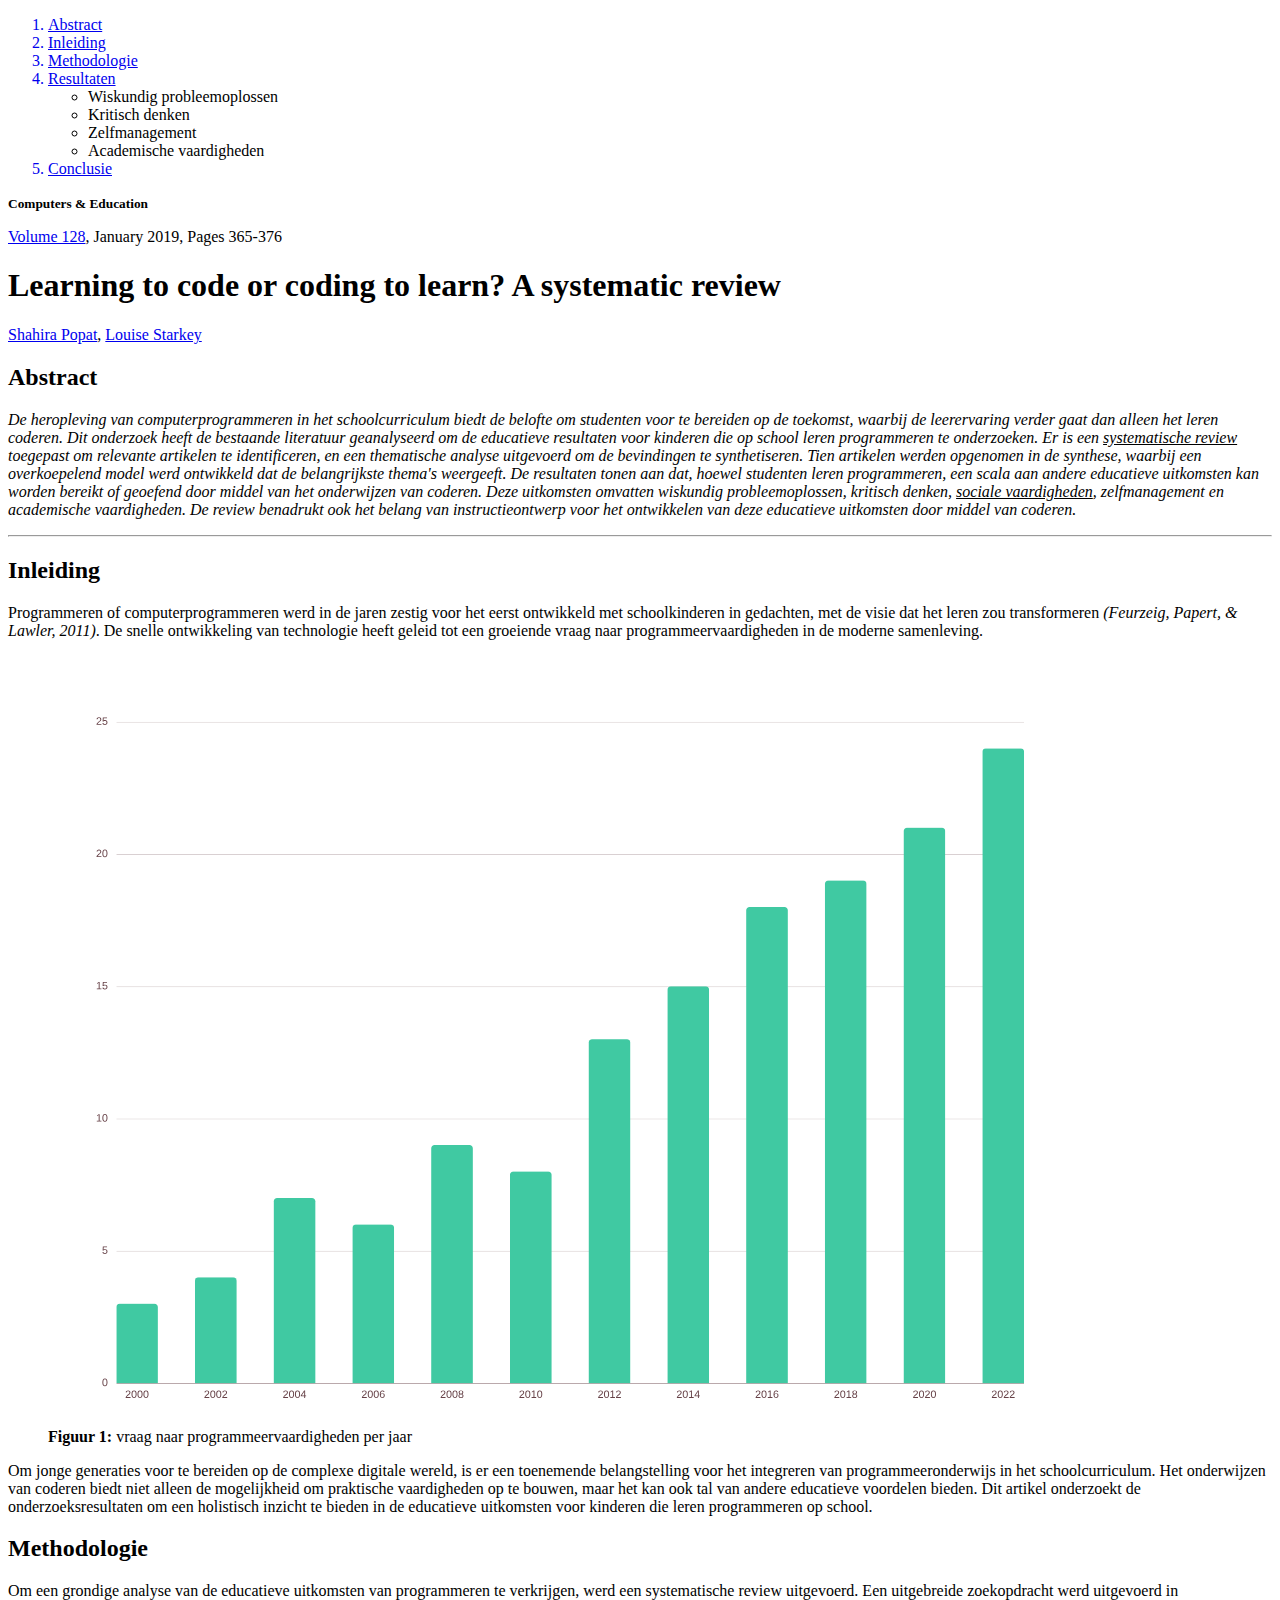
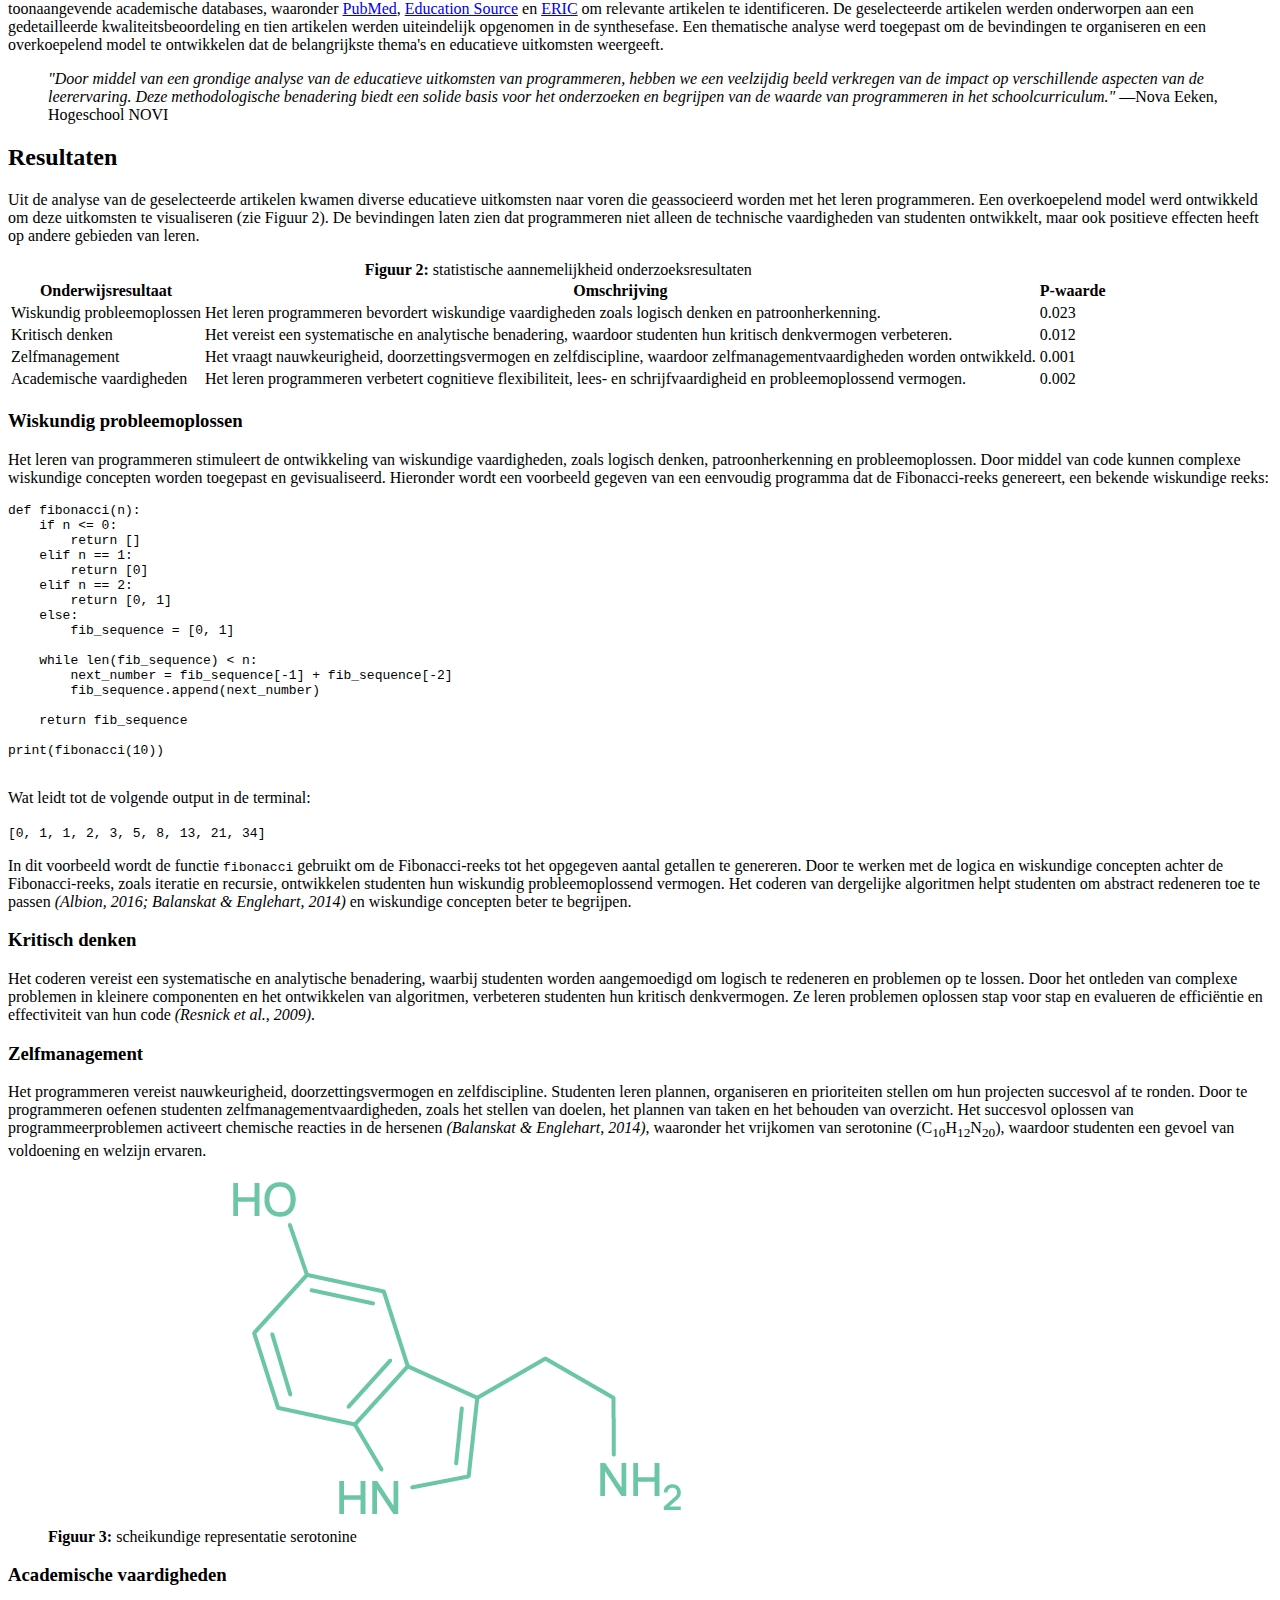
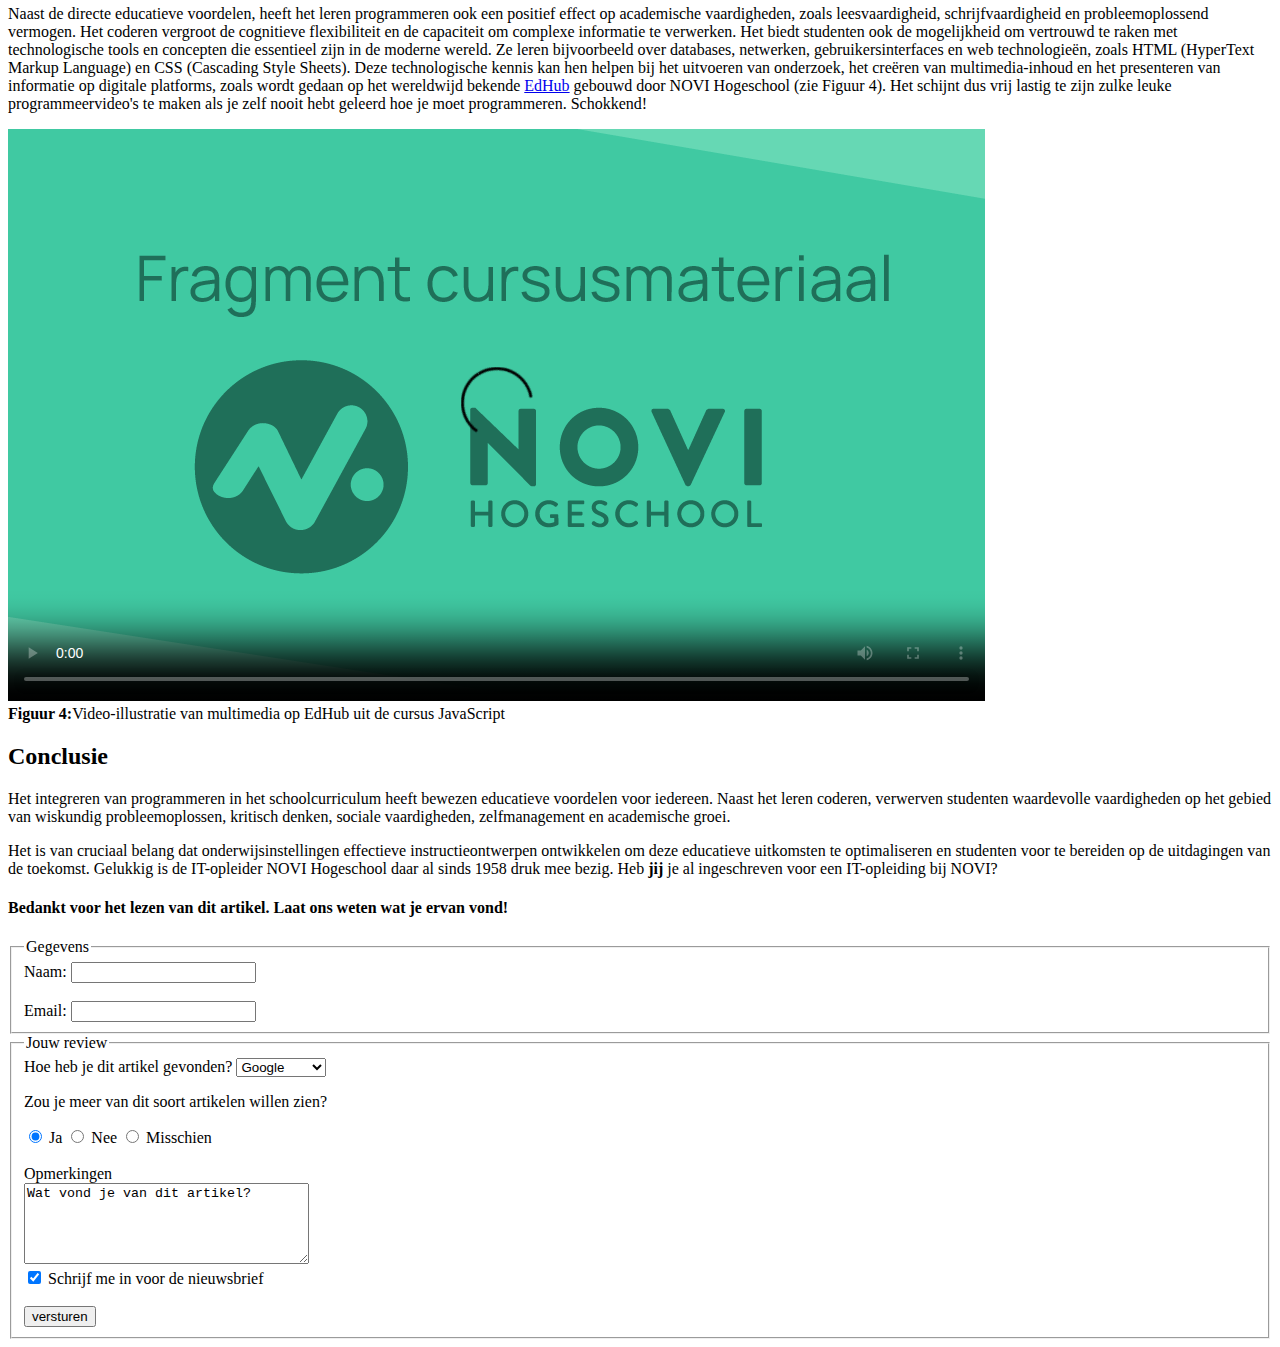
==== index.html @ 432e4b86 "Add files via upload" ====
<!DOCTYPE html>
<html lang="en">
<head>
    <meta charset="UTF-8">
    <title>Scientific Research Article</title>
</head>
<body>
    <main>
    <ol>
        <a href="#abstract"><li>Abstract</li></a>
        <a href="#inleiding"><li>Inleiding</li></a>
        <a href="#methodologie"><li>Methodologie</li></a>
        <a href="#resultaten"><li>Resultaten</li></a>
        <ul>
            <li>Wiskundig probleemoplossen</li>
            <li>Kritisch denken</li>
            <li>Zelfmanagement</li>
            <li>Academische vaardigheden</li>
        </ul>
        <a href="#conclusie"><li>Conclusie</li></a>
    </ol>
    <p>
        <b><small>Computers & Education</small></b>
    </p>
    <p>
    <a href="https://www.sciencedirect.com/journal/computers-and-education/vol/128/suppl/C" target="_blank">Volume 128</a>, January 2019, Pages 365-376
    </p>
    <h1>Learning to code or coding to learn? A systematic review</h1>
    <p>
        <a href="https://www.scopus.com/authid/detail.uri?authorId=57204187244" target="_blank">Shahira Popat</a>, <a href="https://www.scopus.com/authid/detail.uri?authorId=25121914800" target="_blank">Louise Starkey</a>
    </p>
    <h2 id="abstract">Abstract</h2>
    <p>
        <em>De heropleving van computerprogrammeren in het schoolcurriculum biedt de belofte om studenten voor te bereiden op de toekomst, waarbij de leerervaring verder gaat dan alleen het leren coderen. Dit onderzoek heeft de bestaande literatuur geanalyseerd om de educatieve resultaten voor kinderen die op school leren programmeren te onderzoeken. Er is een <u>systematische review</u> toegepast om relevante artikelen te identificeren, en een thematische analyse uitgevoerd om de bevindingen te synthetiseren. Tien artikelen werden opgenomen in de synthese, waarbij een overkoepelend model werd ontwikkeld dat de belangrijkste thema's weergeeft. De resultaten tonen aan dat, hoewel studenten leren programmeren, een scala aan andere educatieve uitkomsten kan worden bereikt of geoefend door middel van het onderwijzen van coderen. Deze uitkomsten omvatten wiskundig probleemoplossen, kritisch denken, <u>sociale vaardigheden</u>, zelfmanagement en academische vaardigheden. De review benadrukt ook het belang van instructieontwerp voor het ontwikkelen van deze educatieve uitkomsten door middel van coderen.</em>
    </p>
    <hr>
    <h2 id="inleiding">Inleiding</h2>
    <p>
        Programmeren of computerprogrammeren werd in de jaren zestig voor het eerst ontwikkeld met schoolkinderen in gedachten, met de visie dat het leren zou transformeren <em>(Feurzeig, Papert, & Lawler, 2011)</em>. De snelle ontwikkeling van technologie heeft geleid tot een groeiende vraag naar programmeervaardigheden in de moderne samenleving.
    </p>
    <figure>
        <img src="assets/skils_chart.svg" alt="figuur 1: vraag naar programmervaardigheden per jaar">
        <figcaption><b>Figuur 1: </b>vraag naar programmeervaardigheden per jaar</figcaption>
    </figure>
    <p>Om jonge generaties voor te bereiden op de complexe digitale wereld, is er een toenemende belangstelling voor het integreren van programmeeronderwijs in het schoolcurriculum. Het onderwijzen van coderen biedt niet alleen de mogelijkheid om praktische vaardigheden op te bouwen, maar het kan ook tal van andere educatieve voordelen bieden. Dit artikel onderzoekt de onderzoeksresultaten om een holistisch inzicht te bieden in de educatieve uitkomsten voor kinderen die leren programmeren op school.</p>
    <h2 id="methodologie">Methodologie</h2>
    <p>Om een grondige analyse van de educatieve uitkomsten van programmeren te verkrijgen, werd een systematische review uitgevoerd. Een uitgebreide zoekopdracht werd uitgevoerd in toonaangevende academische databases, waaronder <a href="https://pubmed.ncbi.nlm.nih.gov/" target="_blank">PubMed</a>, <a href="https://www.ebsco.com/products/research-databases/education-source" target="_blank">Education Source</a> en <a href="https://eric.ed.gov/" target="_blank">ERIC</a> om relevante artikelen te identificeren. De geselecteerde artikelen werden onderworpen aan een gedetailleerde kwaliteitsbeoordeling en tien artikelen werden uiteindelijk opgenomen in de synthesefase. Een thematische analyse werd toegepast om de bevindingen te organiseren en een overkoepelend model te ontwikkelen dat de belangrijkste thema's en educatieve uitkomsten weergeeft.</p>
    <blockquote>
        <p><em>"Door middel van een grondige analyse van de educatieve uitkomsten van programmeren, hebben we een veelzijdig beeld verkregen van de impact op verschillende aspecten van de leerervaring. Deze methodologische benadering biedt een solide basis voor het onderzoeken en begrijpen van de waarde van programmeren in het schoolcurriculum."</em> —Nova Eeken, Hogeschool NOVI</p>
    </blockquote>
    <h2 id="resultaten">Resultaten</h2>
    <p>Uit de analyse van de geselecteerde artikelen kwamen diverse educatieve uitkomsten naar voren die geassocieerd worden met het leren programmeren. Een overkoepelend model werd ontwikkeld om deze uitkomsten te visualiseren (zie Figuur 2). De bevindingen laten zien dat programmeren niet alleen de technische vaardigheden van studenten ontwikkelt, maar ook positieve effecten heeft op andere gebieden van leren.</p>
    <table>
        <caption><strong>Figuur 2:</strong> statistische aannemelijkheid onderzoeksresultaten</caption>
        <thead>
            <tr>
                <th scope="col" Onderwijsresultaat>Onderwijsresultaat</th>
                <th scope="col"Omschrijving>Omschrijving</th>
                <th scope="col"P-waarde>P-waarde</th>
            </tr>
        </thead>
        <tbody>
            <td>Wiskundig probleemoplossen</td>
            <td>Het leren programmeren bevordert wiskundige vaardigheden zoals logisch denken en patroonherkenning.</td>
            <td>0.023</td>
        </tbody>
        <tbody>
            <td>Kritisch denken</td>
            <td>Het vereist een systematische en analytische benadering, waardoor studenten hun kritisch denkvermogen verbeteren.</td>
            <td>0.012</td>
        </tbody>
        <tbody>
            <td>Zelfmanagement</td>
            <td>Het vraagt nauwkeurigheid, doorzettingsvermogen en zelfdiscipline, waardoor zelfmanagementvaardigheden worden ontwikkeld.</td>
            <td>0.001</td>
        </tbody>
        <tbody>
            <td>Academische vaardigheden</td>
            <td>Het leren programmeren verbetert cognitieve flexibiliteit, lees- en schrijfvaardigheid en probleemoplossend vermogen.</td>
            <td>0.002</td>
        </tbody>
    </table>
    <h3>Wiskundig probleemoplossen</h3>
    <p>Het leren van programmeren stimuleert de ontwikkeling van wiskundige vaardigheden, zoals logisch denken, patroonherkenning en probleemoplossen. Door middel van code kunnen complexe wiskundige concepten worden toegepast en gevisualiseerd. Hieronder wordt een voorbeeld gegeven van een eenvoudig programma dat de Fibonacci-reeks genereert, een bekende wiskundige reeks:</p>
    <samp>
        <code>
            <pre>
def fibonacci(n):
    if n <= 0:
        return []
    elif n == 1:
        return [0]
    elif n == 2:
        return [0, 1]
    else:
        fib_sequence = [0, 1]

    while len(fib_sequence) < n:
        next_number = fib_sequence[-1] + fib_sequence[-2]
        fib_sequence.append(next_number)

    return fib_sequence

print(fibonacci(10))
            </pre>
        </code>
    </samp>
    <p>Wat leidt tot de volgende output in de terminal:</p>
    <samp>
        <code>
            [0, 1, 1, 2, 3, 5, 8, 13, 21, 34]
        </code>
    </samp>
    <p>In dit voorbeeld wordt de functie <samp>fibonacci</samp> gebruikt om de Fibonacci-reeks tot het opgegeven aantal getallen te genereren. Door te werken met de logica en wiskundige concepten achter de Fibonacci-reeks, zoals iteratie en recursie, ontwikkelen studenten hun wiskundig probleemoplossend vermogen. Het coderen van dergelijke algoritmen helpt studenten om abstract redeneren toe te passen <em>(Albion, 2016; Balanskat & Englehart, 2014)</em> en wiskundige concepten beter te begrijpen.</p>
    <h3>Kritisch denken</h3>
    <p>Het coderen vereist een systematische en analytische benadering, waarbij studenten worden aangemoedigd om logisch te redeneren en problemen op te lossen. Door het ontleden van complexe problemen in kleinere componenten en het ontwikkelen van algoritmen, verbeteren studenten hun kritisch denkvermogen. Ze leren problemen oplossen stap voor stap en evalueren de efficiëntie en effectiviteit van hun code <em>(Resnick et al., 2009).</em></p>
    <h3>Zelfmanagement</h3>
    <p>Het programmeren vereist nauwkeurigheid, doorzettingsvermogen en zelfdiscipline. Studenten leren plannen, organiseren en prioriteiten stellen om hun projecten succesvol af te ronden. Door te programmeren oefenen studenten zelfmanagementvaardigheden, zoals het stellen van doelen, het plannen van taken en het behouden van overzicht. Het succesvol oplossen van programmeerproblemen activeert chemische reacties in de hersenen <em>(Balanskat & Englehart, 2014)</em>, waaronder het vrijkomen van serotonine (C<sub>10</sub>H<sub>12</sub>N<sub>20</sub>), waardoor studenten een gevoel van voldoening en welzijn ervaren.</p>
    <figure>
        <img src="assets/serotonine_chart.png" alt="Figuur 3: Scheikundige representatie serotonine">
        <figcaption><strong>Figuur 3:</strong> scheikundige representatie serotonine</figcaption>
    </figure>
    <h3>Academische vaardigheden</h3>
    <p>Naast de directe educatieve voordelen, heeft het leren programmeren ook een positief effect op academische vaardigheden, zoals leesvaardigheid, schrijfvaardigheid en probleemoplossend vermogen. Het coderen vergroot de cognitieve flexibiliteit en de capaciteit om complexe informatie te verwerken. Het biedt studenten ook de mogelijkheid om vertrouwd te raken met technologische tools en concepten die essentieel zijn in de moderne wereld. Ze leren bijvoorbeeld over databases, netwerken, gebruikersinterfaces en web technologieën, zoals <abbr>HTML</abbr> (HyperText Markup Language) en <abbr>CSS</abbr> (Cascading Style Sheets). Deze technologische kennis kan hen helpen bij het uitvoeren van onderzoek, het creëren van multimedia-inhoud en het presenteren van informatie op digitale platforms, zoals wordt gedaan op het wereldwijd bekende <a href="https://edhub.novi.nl/" target="_blank">EdHub</a> gebouwd door NOVI Hogeschool (zie Figuur 4). Het schijnt dus vrij lastig te zijn zulke leuke programmeervideo's te maken als je zelf nooit hebt geleerd hoe je moet programmeren. Schokkend!</p>
    <video controls poster="assets/placeholder_video.png">
        <source src="assets/multimedia_preview_edhub.mov">
    </video>
    <figcaption><strong>Figuur 4:</strong>Video-illustratie van multimedia op EdHub uit de cursus JavaScript</figcaption>
    <h2 id="conclusie">Conclusie</h2>
    <p>Het integreren van programmeren in het schoolcurriculum heeft bewezen educatieve voordelen voor iedereen. Naast het leren coderen, verwerven studenten waardevolle vaardigheden op het gebied van wiskundig probleemoplossen, kritisch denken, sociale vaardigheden, zelfmanagement en academische groei.</p>
    <p>Het is van cruciaal belang dat onderwijsinstellingen effectieve instructieontwerpen ontwikkelen om deze educatieve uitkomsten te optimaliseren en studenten voor te bereiden op de uitdagingen van de toekomst. Gelukkig is de IT-opleider NOVI Hogeschool daar al sinds 1958 druk mee bezig. Heb <strong>jij</strong> je al ingeschreven voor een IT-opleiding bij NOVI?</p>
    </main>
</body>
<footer>
    <h4>Bedankt voor het lezen van dit artikel. Laat ons weten wat je ervan vond!</h4>
    <form>
        <fieldset>
            <legend>Gegevens</legend>
            <div class="form">
                <label for="naam">Naam:</label>
                <input type="text" name="naam" id="naam" required/>
            </div>
            <br>
            <div class="form">
                <label for="email">Email:</label>
                <input type="text" name="email" id="email" required/>
            </div>
        </fieldset>
        <fieldset>
            <legend>Jouw review</legend>
            <label>Hoe heb je dit artikel gevonden?</label>
            <select id="">
                <option value="Google">Google</option>
                <option value="Vriend">Vriend</option>
                <option value="Advertentie">Advertentie</option>
                <option value="Anders">Anders</option>
            </select>
            <p>Zou je meer van dit soort artikelen willen zien?</p>
            <form>
                <div>
                    <input type="radio" value="ja" checked/>
                    <label for="ja">Ja</label>

                    <input type="radio" value="nee"/>
                    <label for="nee">Nee</label>

                    <input type="radio" value="misschien"/>
                    <label for="misschien">Misschien</label>
                </div>
                <br>
                <div>
                    <label for="review">Opmerkingen</label>
                </div>
                <div>
                    <textarea id="review" name="review" rows="5" cols="33">Wat vond je van dit artikel?</textarea>
                </div>
                <div>
                    <input type="checkbox" id="abonneer" name="abonneer" value="nieuwsbrief" checked/>
                    <label for="nieuwsbrief">Schrijf me in voor de nieuwsbrief</label>
                </div>
                <br>
                <div>
                    <button type="submit">versturen</button>
                </div>
            </form>
        </fieldset>
    </form>
</footer>
</html>
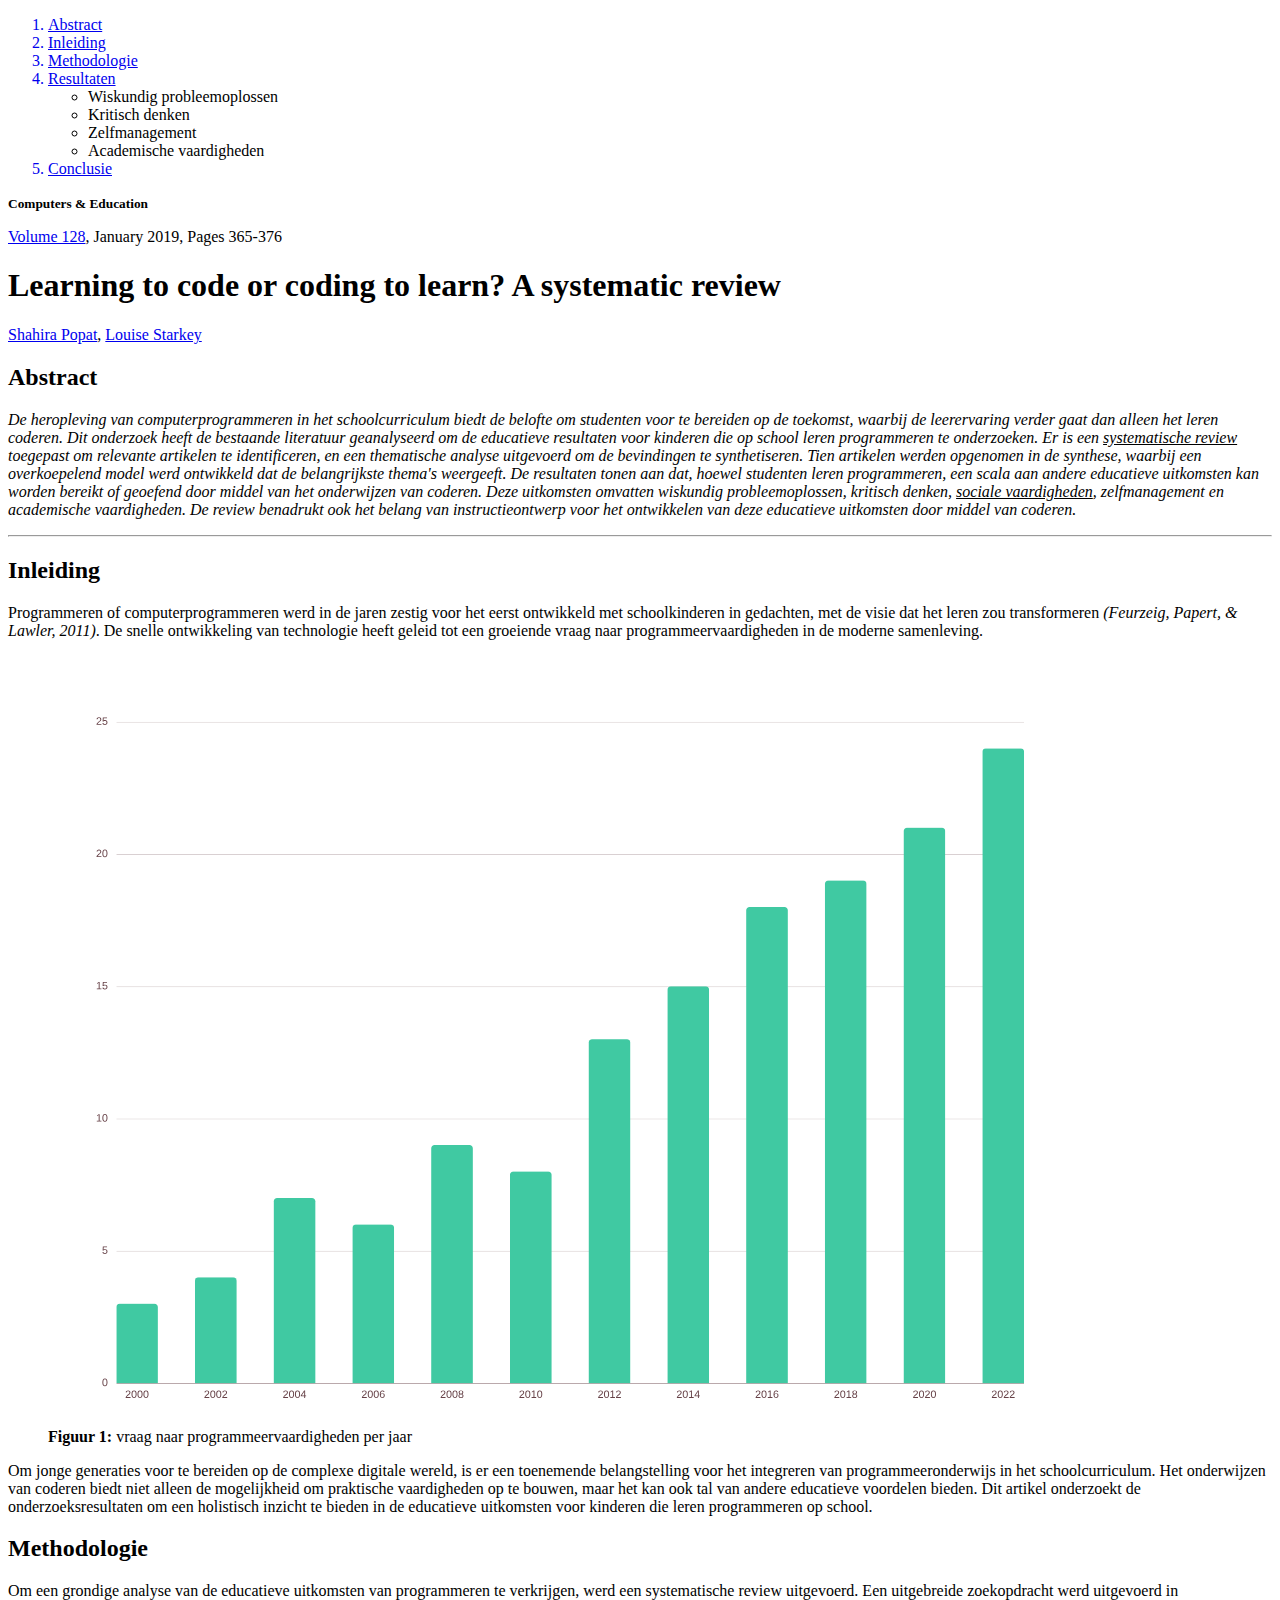
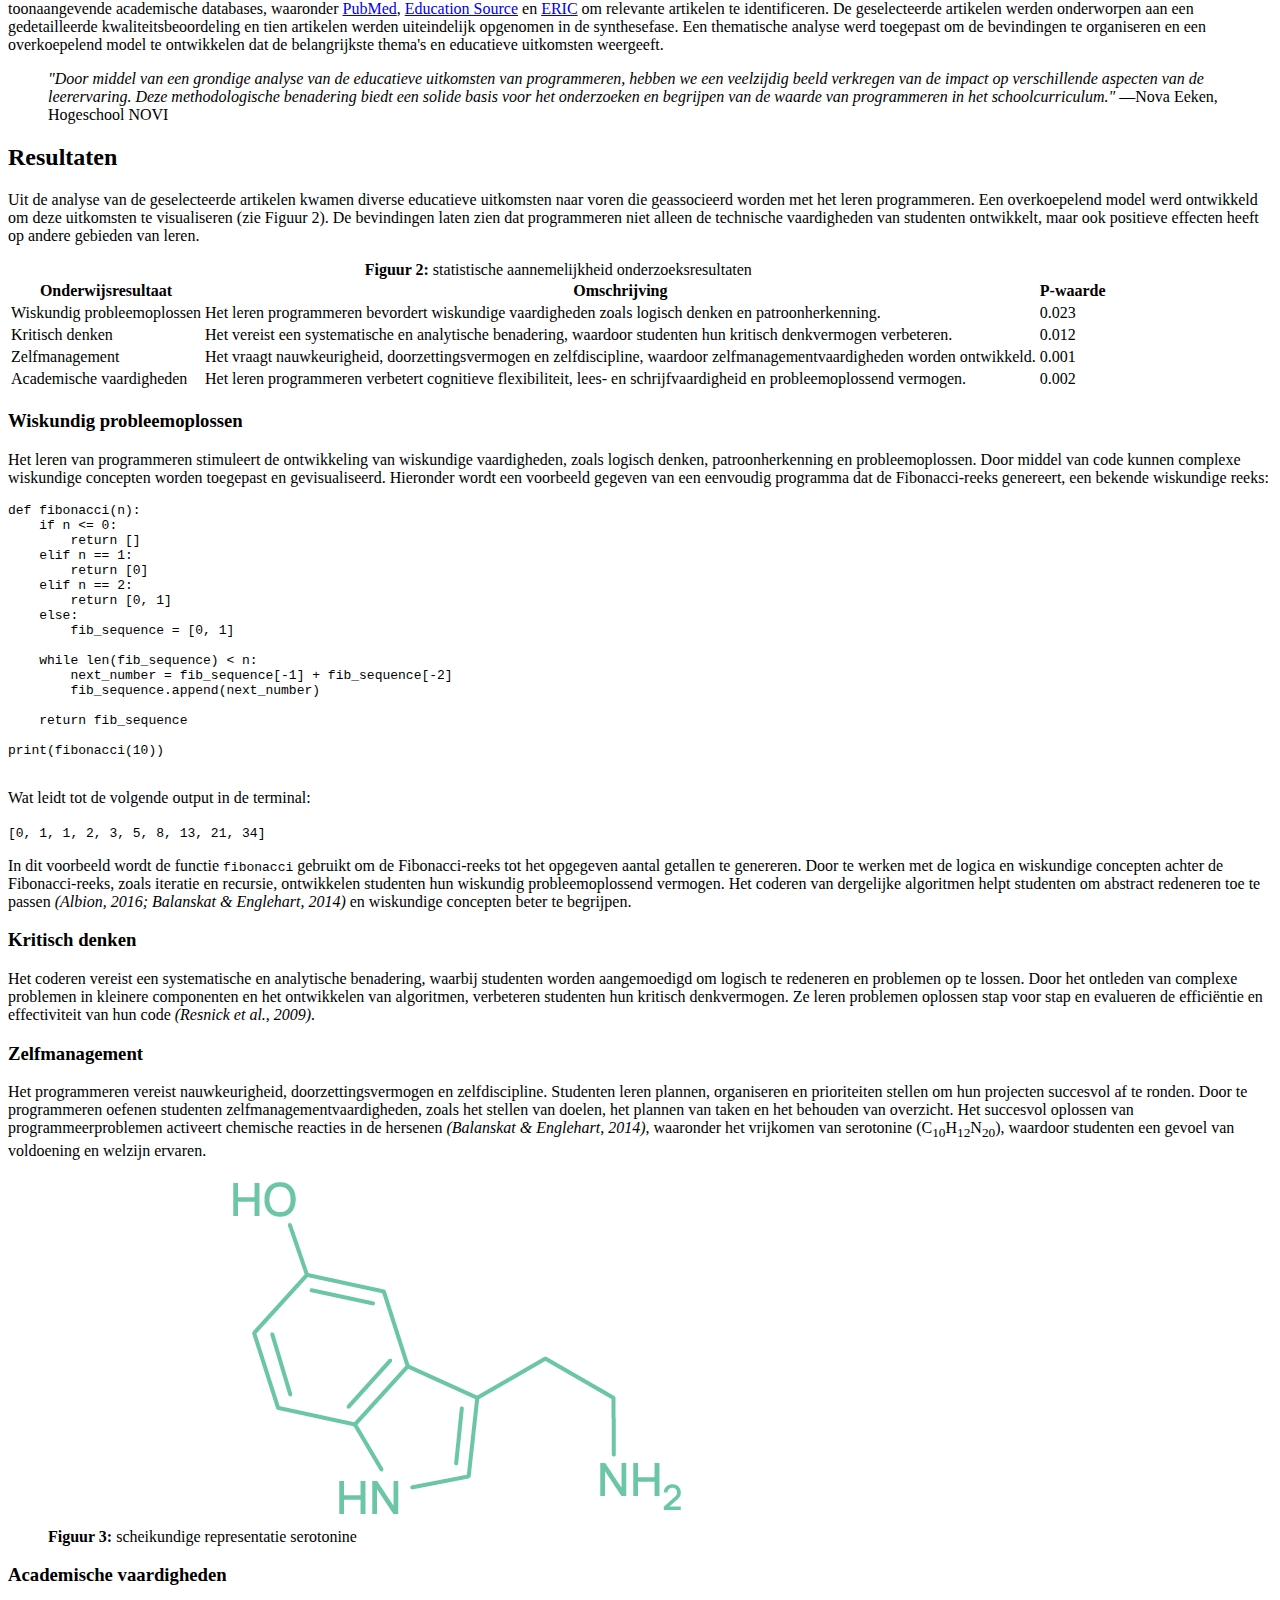
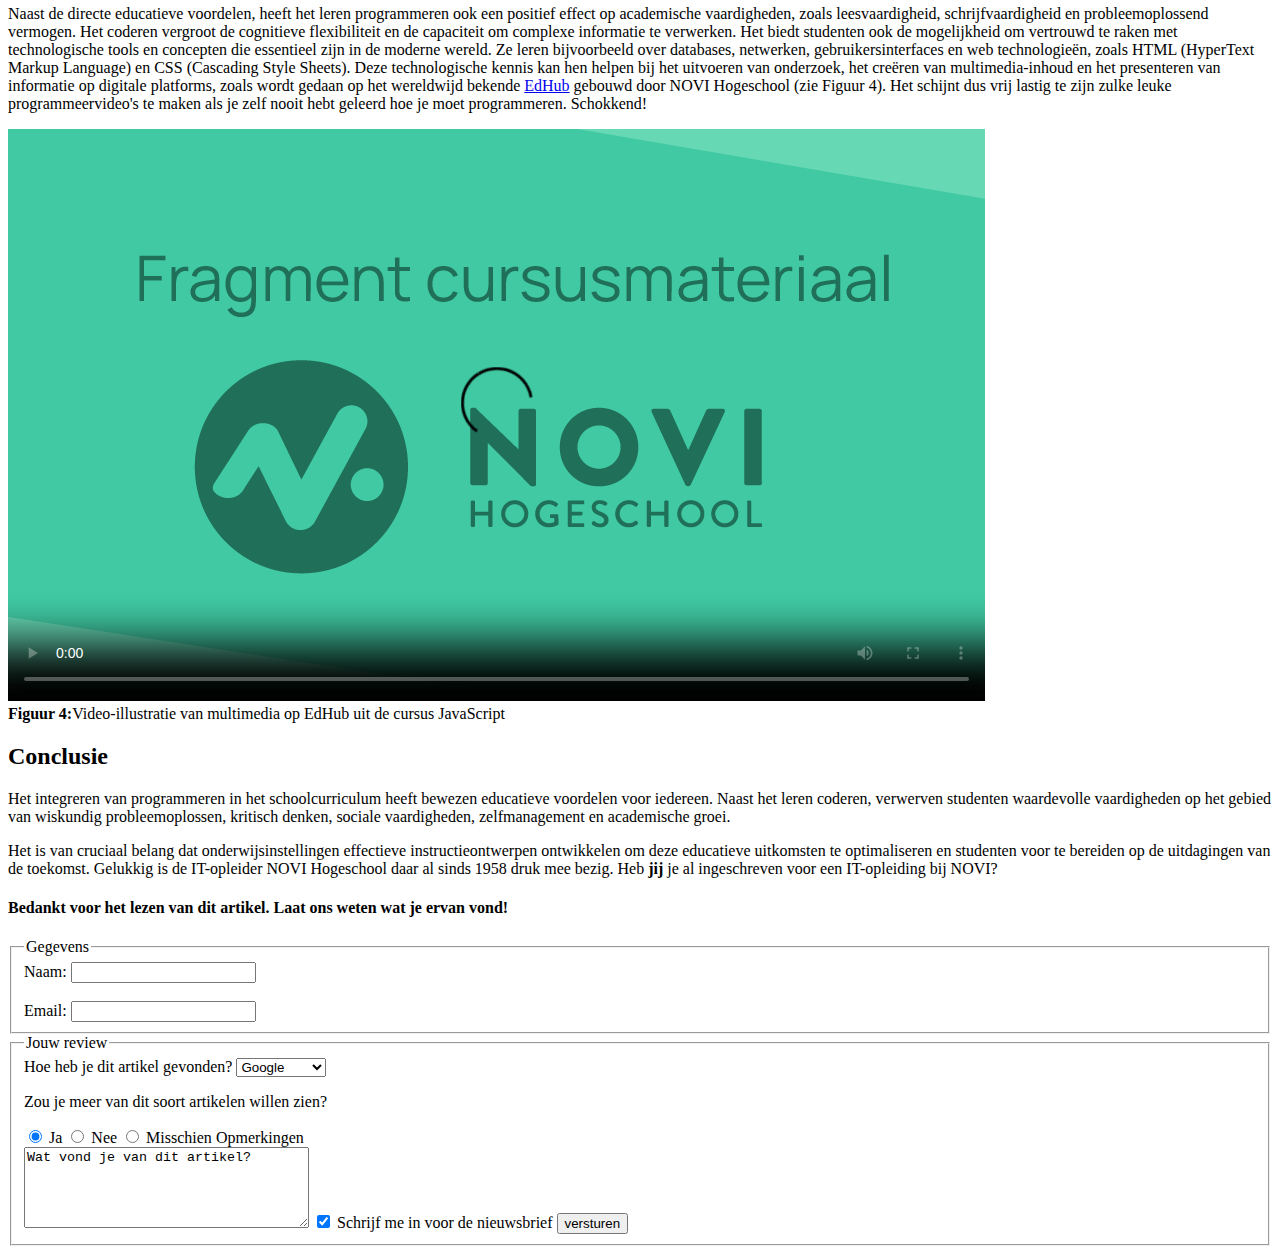
==== commit 85202d02: "Add files via upload" ====
--- a/index.html
+++ b/index.html
@@ -156,33 +156,25 @@
                 <option value="Anders">Anders</option>
             </select>
             <p>Zou je meer van dit soort artikelen willen zien?</p>
-            <form>
-                <div>
-                    <input type="radio" value="ja" checked/>
-                    <label for="ja">Ja</label>
 
-                    <input type="radio" value="nee"/>
-                    <label for="nee">Nee</label>
+            <input type="radio" name="selectie" value="ja" checked/>
+            <label for="ja">Ja</label>
 
-                    <input type="radio" value="misschien"/>
-                    <label for="misschien">Misschien</label>
-                </div>
-                <br>
-                <div>
-                    <label for="review">Opmerkingen</label>
-                </div>
-                <div>
-                    <textarea id="review" name="review" rows="5" cols="33">Wat vond je van dit artikel?</textarea>
-                </div>
-                <div>
-                    <input type="checkbox" id="abonneer" name="abonneer" value="nieuwsbrief" checked/>
-                    <label for="nieuwsbrief">Schrijf me in voor de nieuwsbrief</label>
-                </div>
-                <br>
-                <div>
-                    <button type="submit">versturen</button>
-                </div>
-            </form>
+            <input type="radio" name="selectie" value="nee"/>
+            <label for="nee">Nee</label>
+
+            <input type="radio" name="selectie" value="misschien"/>
+            <label for="misschien">Misschien</label>
+
+            <label for="review">Opmerkingen</label>
+            <br>
+            <textarea id="review" name="review" rows="5" cols="33">Wat vond je van dit artikel?</textarea>
+
+            <input type="checkbox" id="abonneer" name="abonneer" value="nieuwsbrief" checked/>
+            <label for="abonneer">Schrijf me in voor de nieuwsbrief</label>
+
+            <button type="submit">versturen</button>
+
         </fieldset>
     </form>
 </footer>
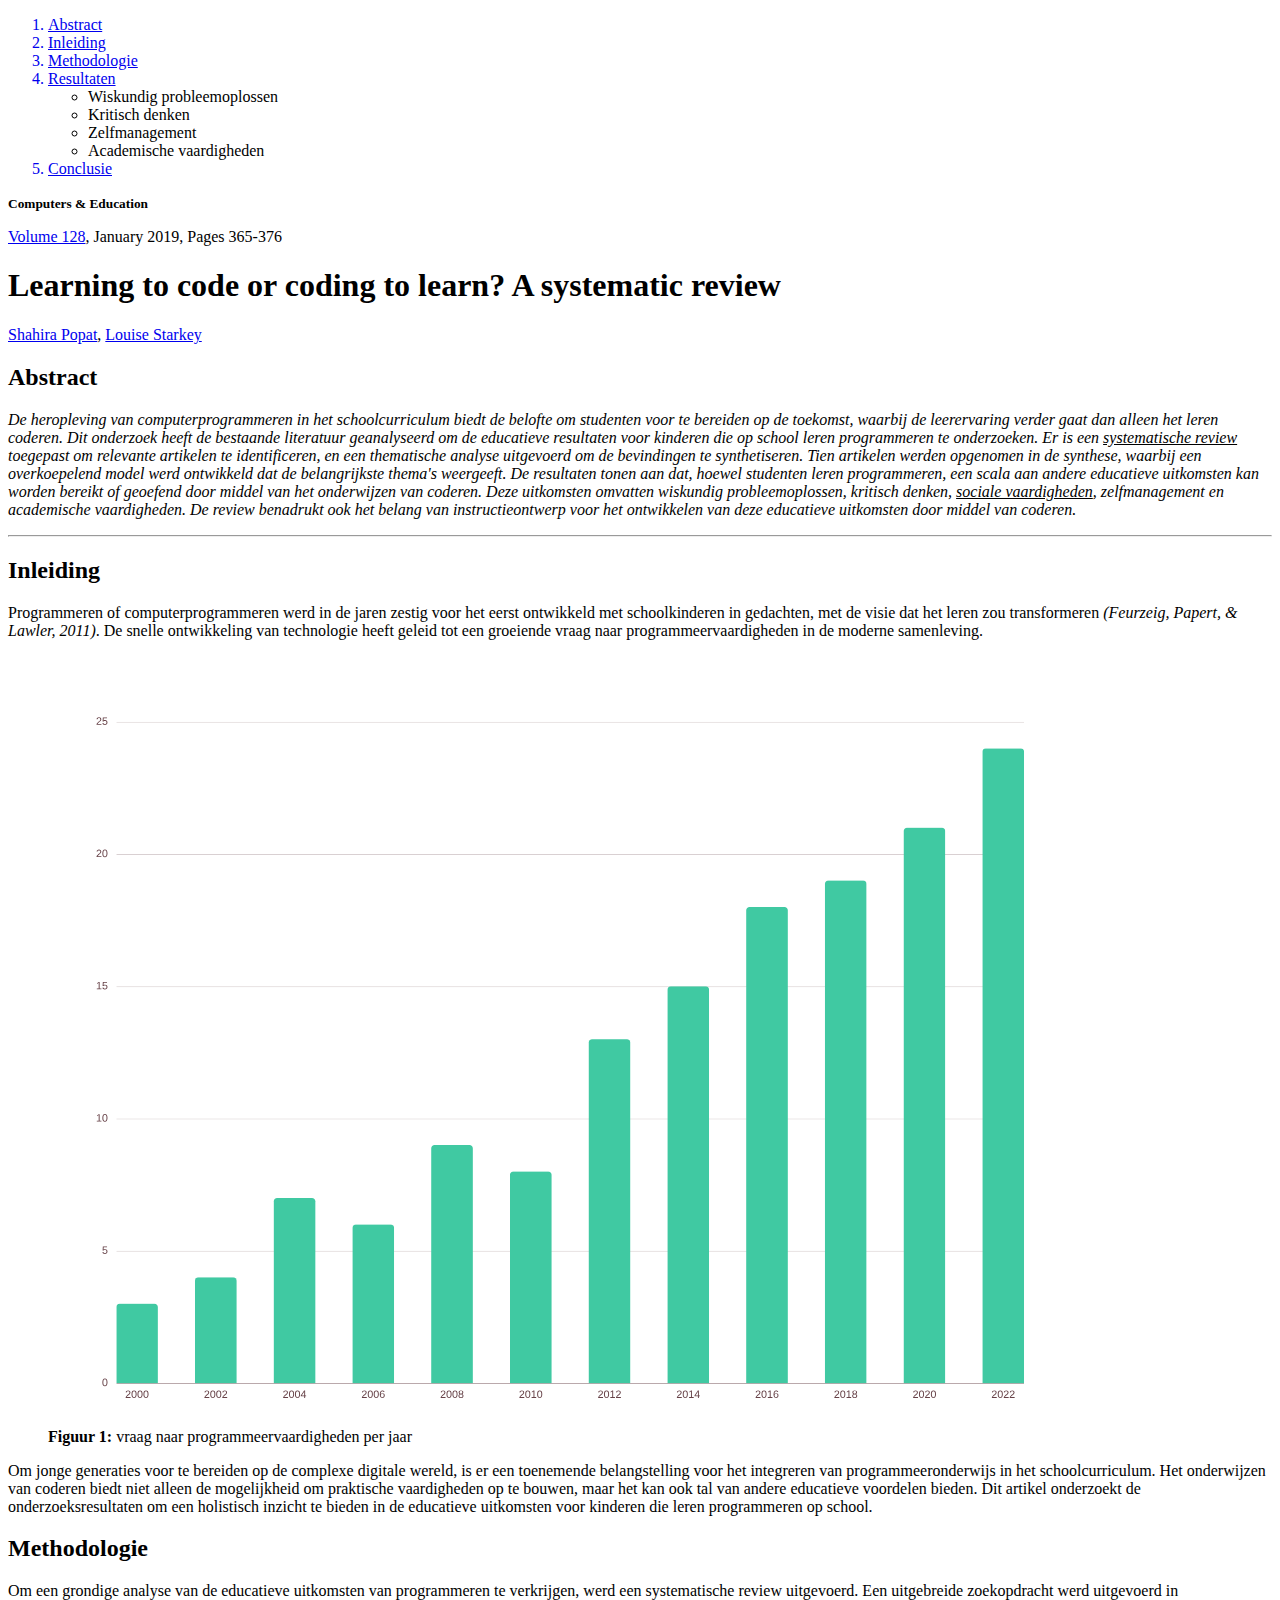
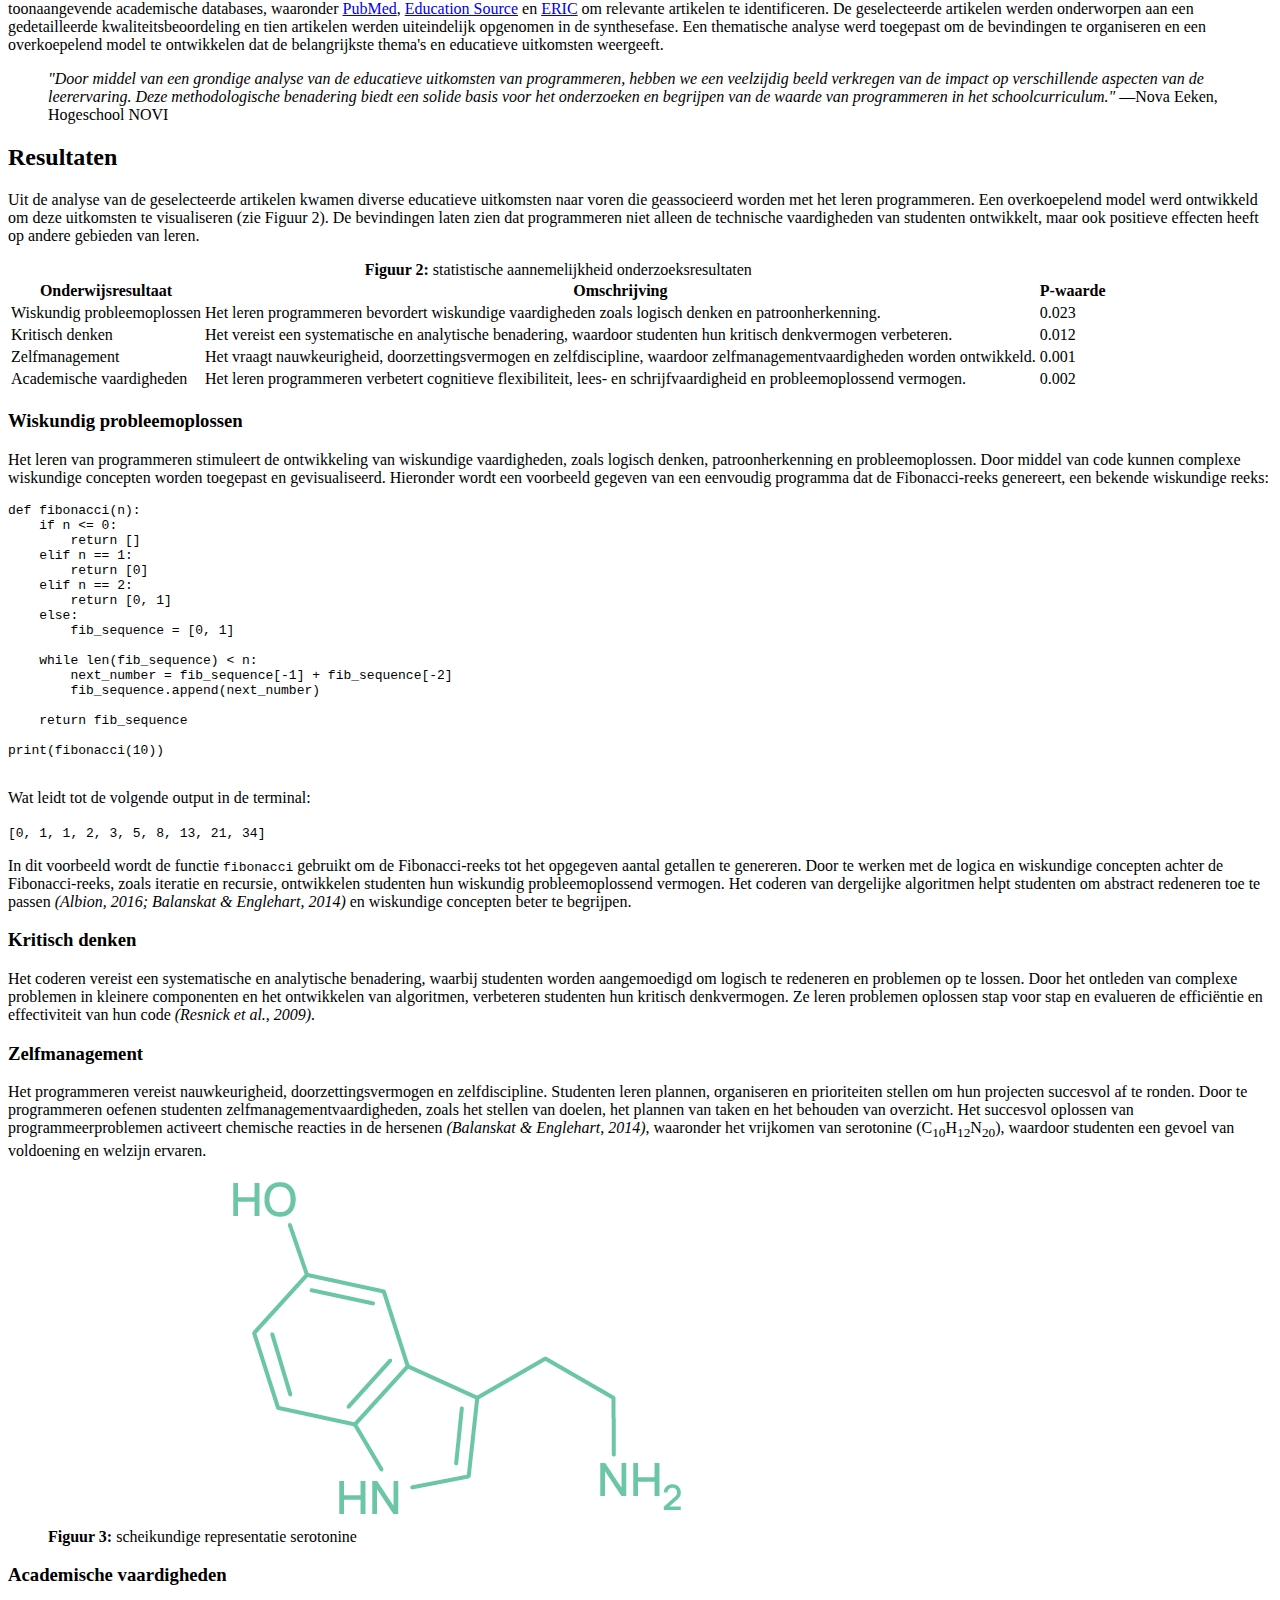
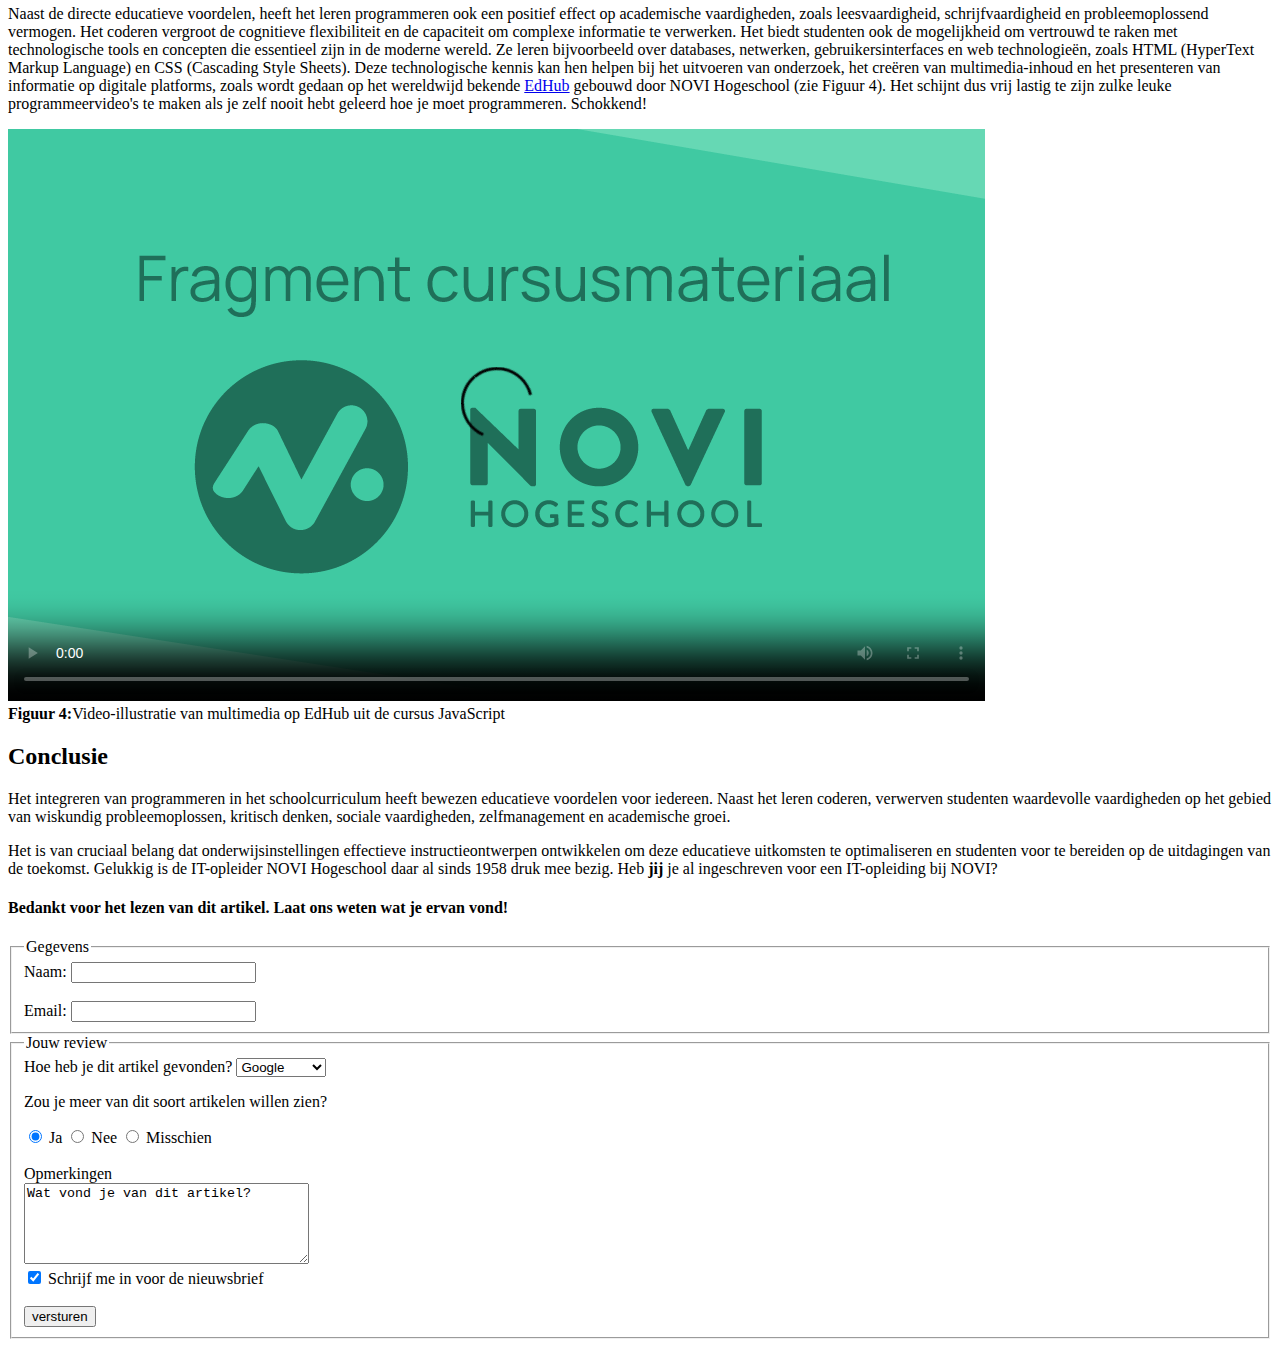
==== commit b9307581: "Add files via upload" ====
--- a/index.html
+++ b/index.html
@@ -165,16 +165,17 @@
 
             <input type="radio" name="selectie" value="misschien"/>
             <label for="misschien">Misschien</label>
-
+            <br>
+            <br>
             <label for="review">Opmerkingen</label>
             <br>
             <textarea id="review" name="review" rows="5" cols="33">Wat vond je van dit artikel?</textarea>
-
+            <br>
             <input type="checkbox" id="abonneer" name="abonneer" value="nieuwsbrief" checked/>
             <label for="abonneer">Schrijf me in voor de nieuwsbrief</label>
-
+            <br>
+            <br>
             <button type="submit">versturen</button>
-
         </fieldset>
     </form>
 </footer>
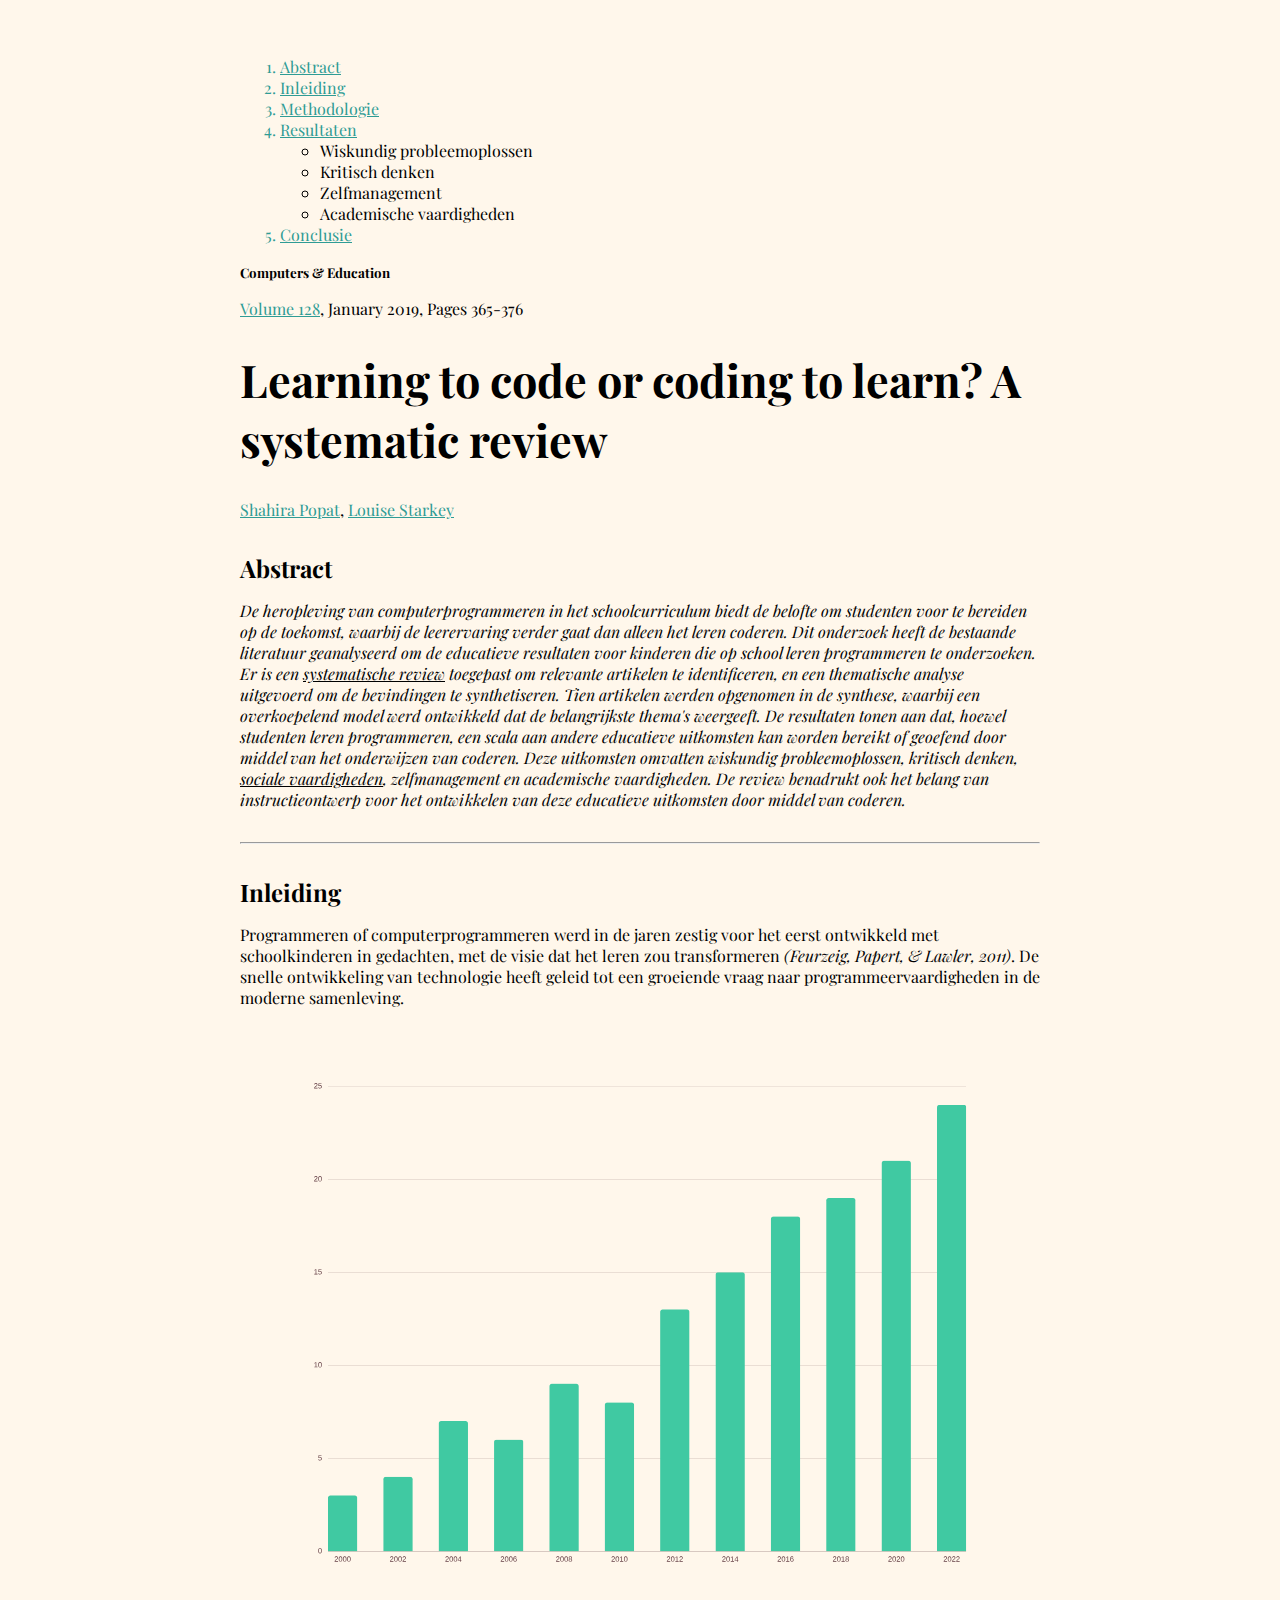
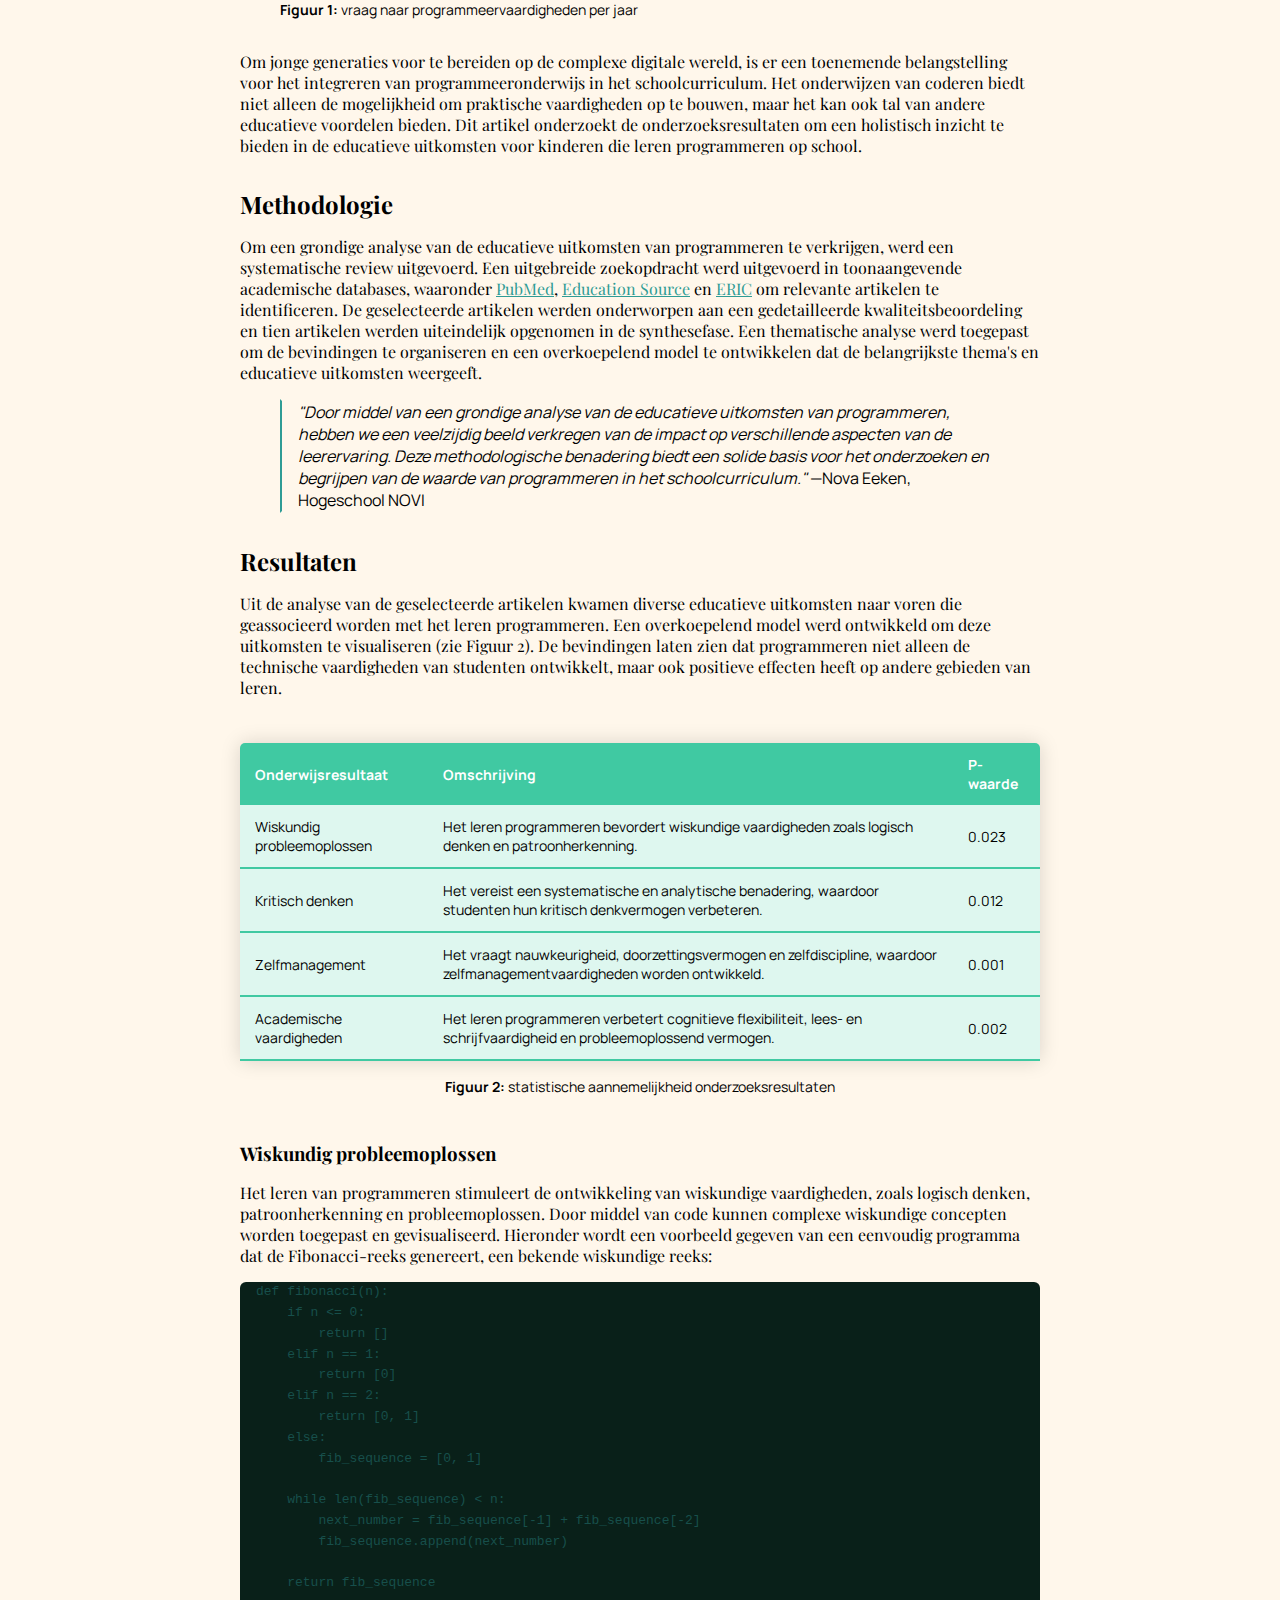
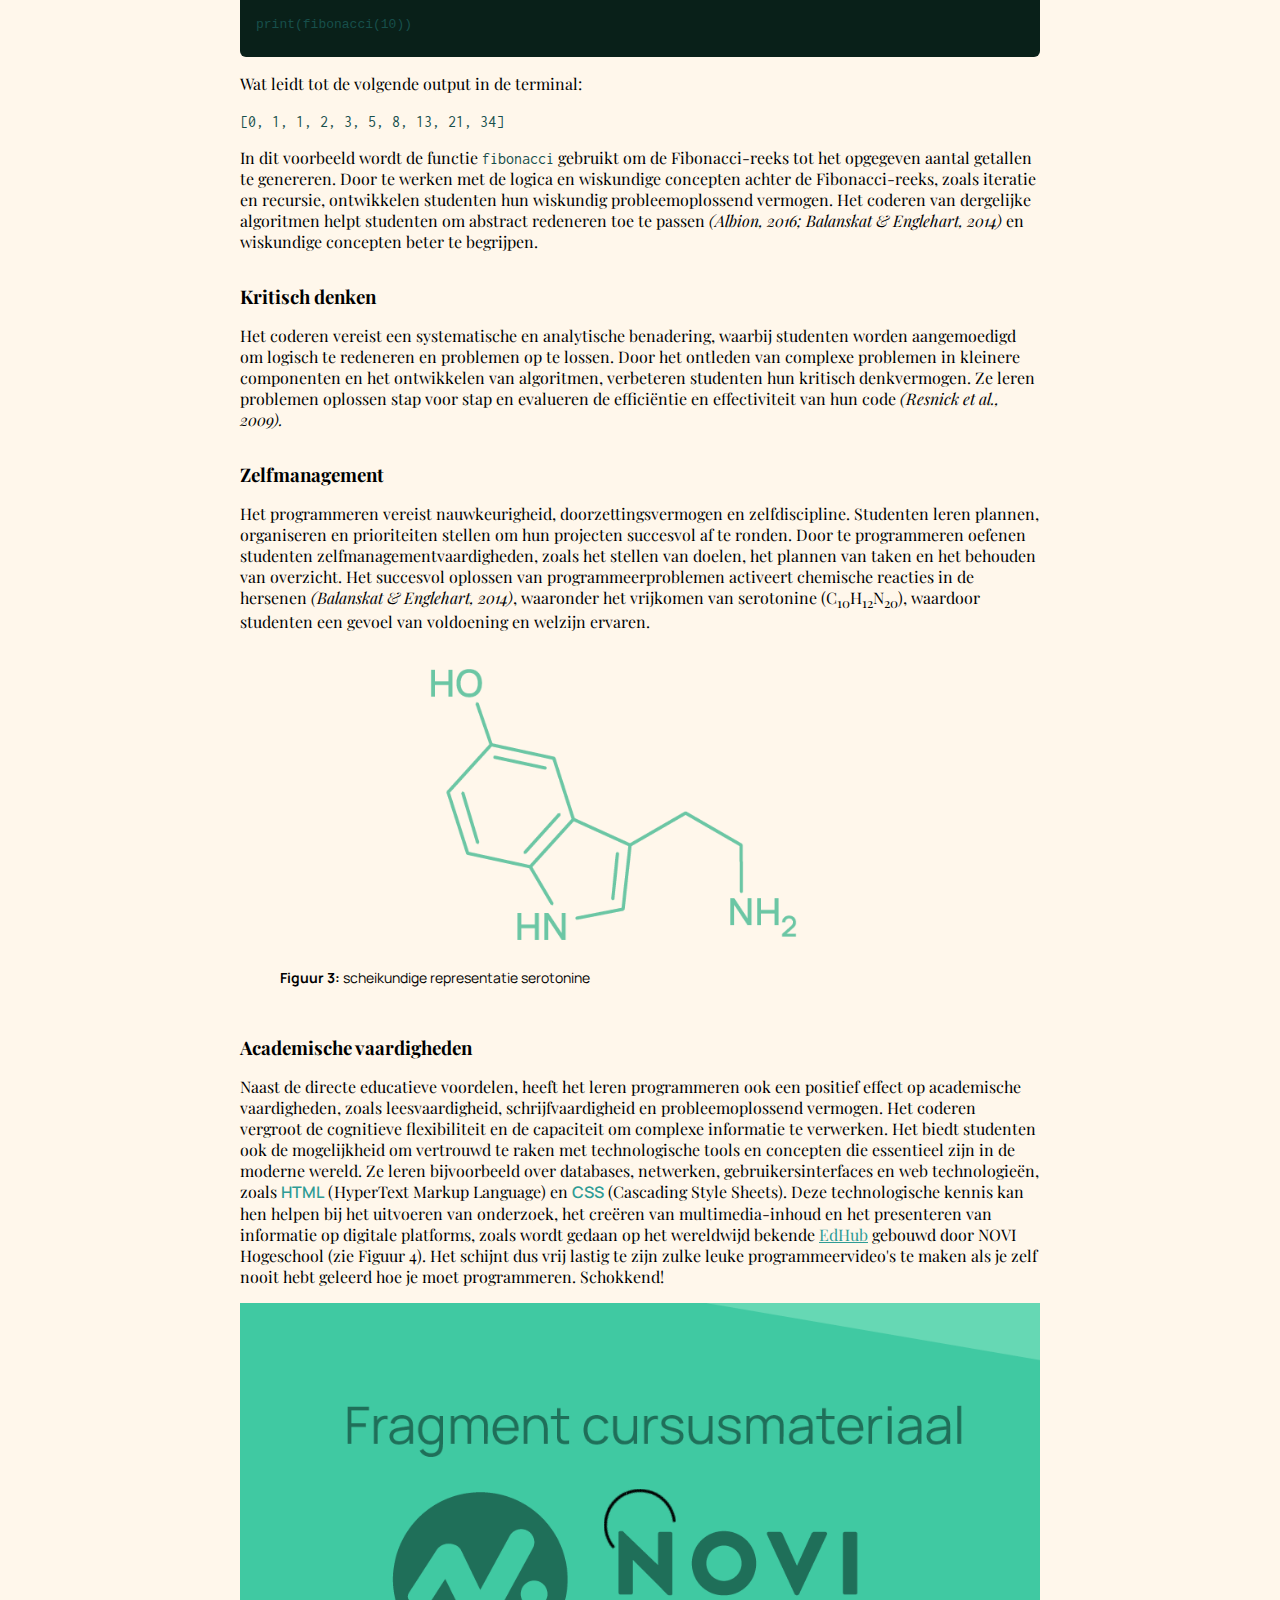
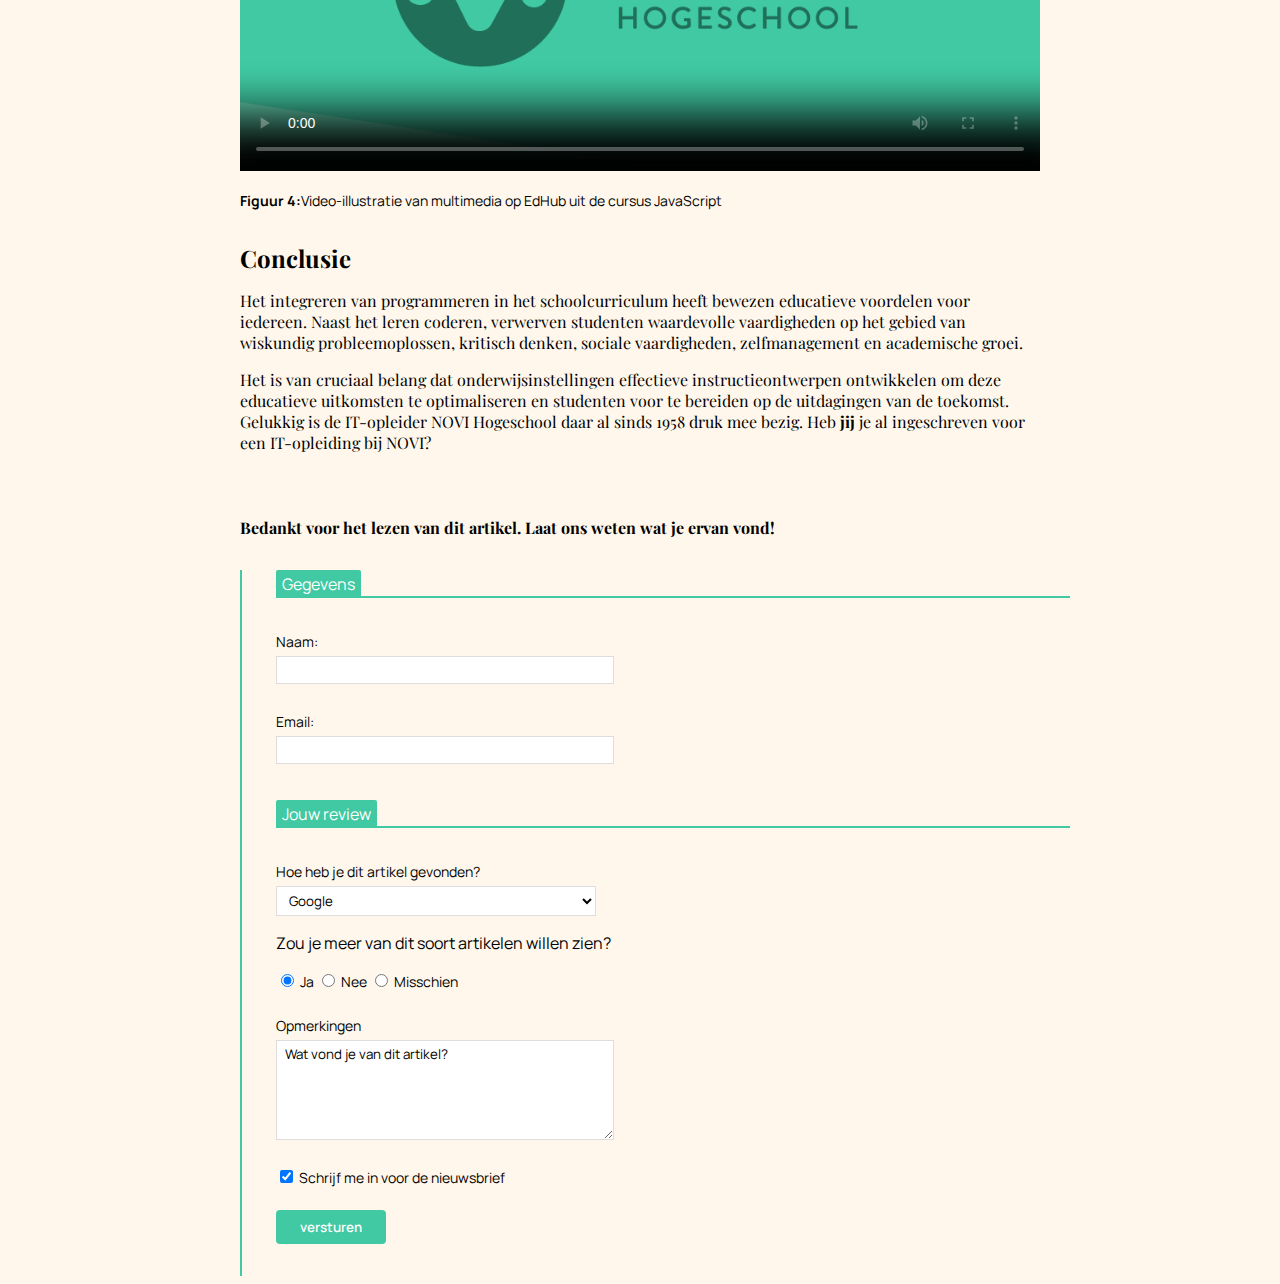
==== commit 68de8f3c: "Linked index to stylesheet" ====
--- a/index.html
+++ b/index.html
@@ -2,6 +2,7 @@
 <html lang="en">
 <head>
     <meta charset="UTF-8">
+    <link rel="stylesheet" href="styles/styles.css">
     <title>Scientific Research Article</title>
 </head>
 <body>
--- a/styles/styles.css
+++ b/styles/styles.css
@@ -0,0 +1,259 @@
+@import url('https://fonts.googleapis.com/css2?family=Inconsolata:wght@300;400;700&family=Manrope:wght@300;400;600;700&family=Playfair+Display:ital,wght@0,400;0,700;1,400;1,700&display=swap');
+
+/* ------------------------------- 1. Global Styles -------------------------------- */
+
+:root {
+    --background-yellow: #FFF7EB;
+    --green: #174F4B;
+    --green-dark: #FFFFFF;
+    --green-ultra-dark: #092019;
+    --green-light: #2F9C95;
+    --green-ultra-light: #40C9A2;
+    --text-primary: #FFFFFF;
+    --white: #FFFFFF;
+    --light-grey: #DDDDDD;
+    --light-background-green: #DEF7EF;
+    --dark-background-green: #EFFBF7;
+    --standard-distance-large: 64px;
+    --standard-distance-medium: 32px;
+    --standard-distance-small: 16px;
+}
+
+body {
+    font-family: "Playfair Display", "Georgia", "Times New Roman", serif;
+    background-color: var(--background-yellow);
+    padding: var(--standard-distance-medium) 0 0 0;
+}
+
+/* ------------------------------- 2. Typography ----------------------------------- */
+
+h1 {
+    font-size: 45px;
+}
+
+h2 {
+    margin: var(--standard-distance-medium) 0 var(--standard-distance-small) 0;
+}
+
+h3 {
+    margin: var(--standard-distance-medium) 0 var(--standard-distance-small) 0;
+}
+
+h4 {
+    margin: var(--standard-distance-large) 0 var(--standard-distance-medium) 0;
+}
+
+input, textarea, select {
+    font-family: inherit;
+}
+
+blockquote,
+table,
+caption,
+figcaption,
+abbr,
+button,
+legend,
+form {
+    font-family: 'Manrope', sans-serif;
+}
+
+abbr {
+    font-weight: 600;
+    color: var(--green-light);
+}
+
+code,
+samp {
+    font-family: 'Inconsolata', monospace;
+}
+
+/* ------------------------------- 3. Layout --------------------------------------- */
+
+/* --------------- 3.1 General --------------------------- */
+
+img, video {
+    width: 100%;
+}
+
+main, header, footer {
+    max-width: 800px;
+    padding: 0 var(--standard-distance-medium);
+    margin: 0 auto;
+}
+
+aside {
+    position: fixed;
+    top: var(--standard-distance-medium);
+    left: var(--standard-distance-medium);
+}
+
+a, a:link, a:active {
+    color: var(--green-light);
+}
+
+hr {
+    margin: var(--standard-distance-medium) 0;
+}
+
+/* --------------- 3.2 Other --------------------------- */
+
+article p em:first-of-type {
+    font-family: 'Manrope', sans-serif;
+    line-height: 1.7;
+}
+
+figure {
+    padding: var(--standard-distance-small) 0;
+}
+
+figcaption,
+caption {
+    font-size: 14px;
+    margin: var(--standard-distance-small) 0 0 0;
+}
+
+pre {
+    background-color: var(--green-ultra-dark);
+    padding: 0 var(--standard-distance-small);
+    line-height: 1.6;
+    border-radius: 6px;
+}
+
+pre code {
+    color: var(--green-ultra-light);
+}
+
+samp {
+    color: var(--green);
+}
+
+blockquote p {
+    border: 2px solid transparent;
+    border-left-color: var(--green-light);
+    padding-left: var(--standard-distance-small);
+}
+
+/* ------------------------------- 4. Area's --------------------------------------- */
+
+/* --------------- 4.1 Table --------------------------- */
+
+table {
+    border-radius: 5px 5px 0 0;
+    overflow: hidden;
+    border-collapse: collapse;
+    margin: 45px 0;
+    font-size: 14px;
+    box-shadow: 0 0 20px rgba(0, 0, 0, 0.15);
+}
+
+table thead tr {
+    background-color: var(--green-ultra-light);
+    color: var(--white);
+    text-align: left;
+}
+
+table tbody tr {
+    border-bottom: thin solid var(--light-grey);
+}
+
+table tbody tr:nth-of-type(odd) {
+    background-color: var(--light-background-green);
+}
+
+table tbody tr:nth-of-type(even) {
+    background-color: var(--dark-background-green);
+}
+
+table tbody tr:last-of-type {
+    border-bottom: 2px solid var(--green-ultra-light);
+}
+
+table th,
+table td {
+    padding: 12px 15px;
+}
+
+table caption {
+    caption-side: bottom;
+}
+
+/* --------------- 4.2 Form --------------------------- */
+
+form {
+    border-left-color: var(--green-ultra-light);
+    border-left-style: solid;
+    border-left-width: 2px;
+}
+
+legend {
+    color: var(--white);
+    padding: 3px 6px;
+    border-radius: 2px;
+    background-color: var(--green-ultra-light);
+}
+
+fieldset::before {
+    content: '';
+    display: block;
+    width: 100%;
+    height: 2px;
+    position: absolute;
+    top: -2px;
+    left: 32px;
+    background-color: var(--green-ultra-light);
+}
+
+fieldset {
+    border: none;
+    position: relative;
+    padding: var(--standard-distance-medium);
+}
+
+select {
+    display: block;
+}
+
+input[type="text"],
+input[type="email"],
+select,
+textarea {
+    padding: 4px 8px;
+    margin: 4px 0;
+    display: block;
+    min-width: 320px;
+    background-color: white;
+    border: 1px solid var(--light-grey);
+}
+
+label:nth-of-type(1),
+label:nth-of-type(2){
+    display: inline-block;
+}
+
+label {
+    font-size: 14px;
+}
+
+fieldset:first-of-type label + label {
+    margin: 4px 0 4px 20px;
+}
+
+button {
+    background-color: var(--green-ultra-light);
+    cursor: pointer;
+    color: var(--white);
+    border: none;
+    padding: 8px 24px;
+    border-radius: 4px;
+    font-weight: 600;
+}
+
+/* ------------------------------- 5. Media-queries --------------------------------------- */
+
+@media screen and (max-width: 1500px) {
+    aside {
+        position: static;
+    }
+}
+
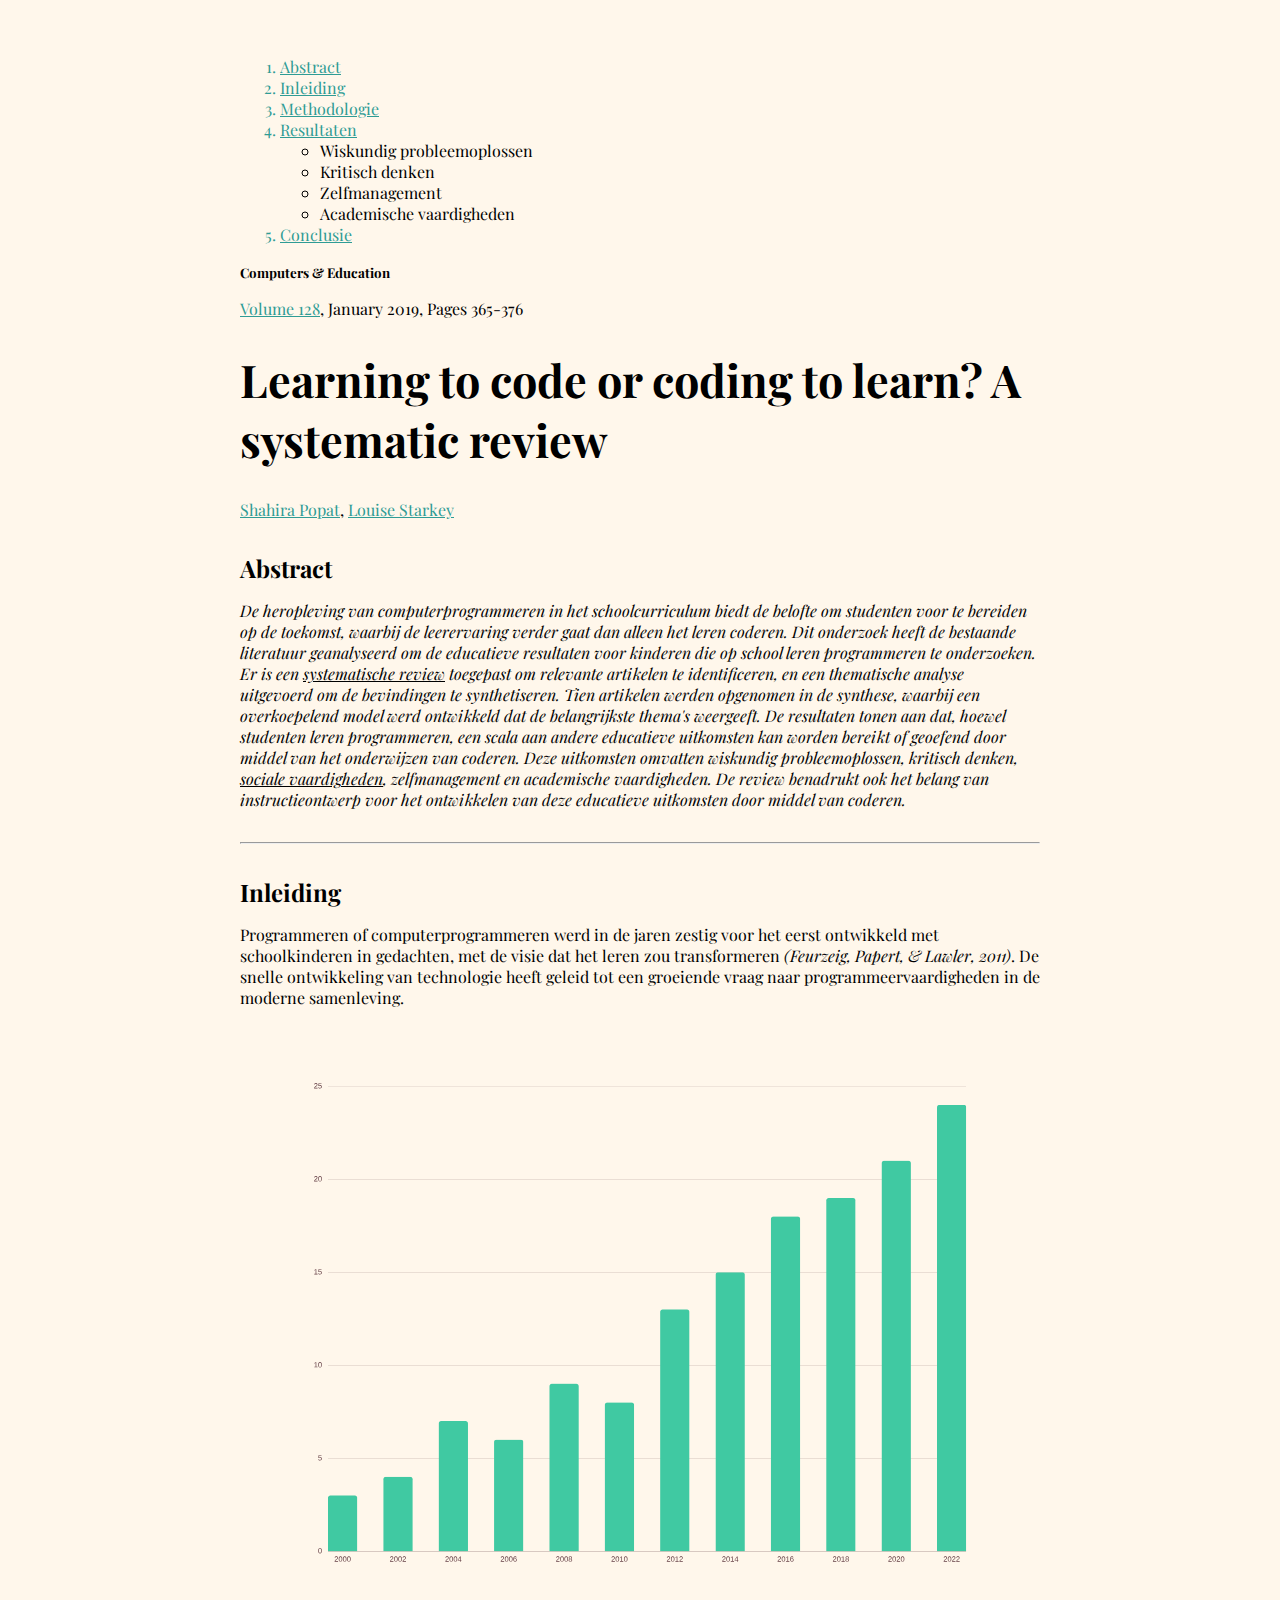
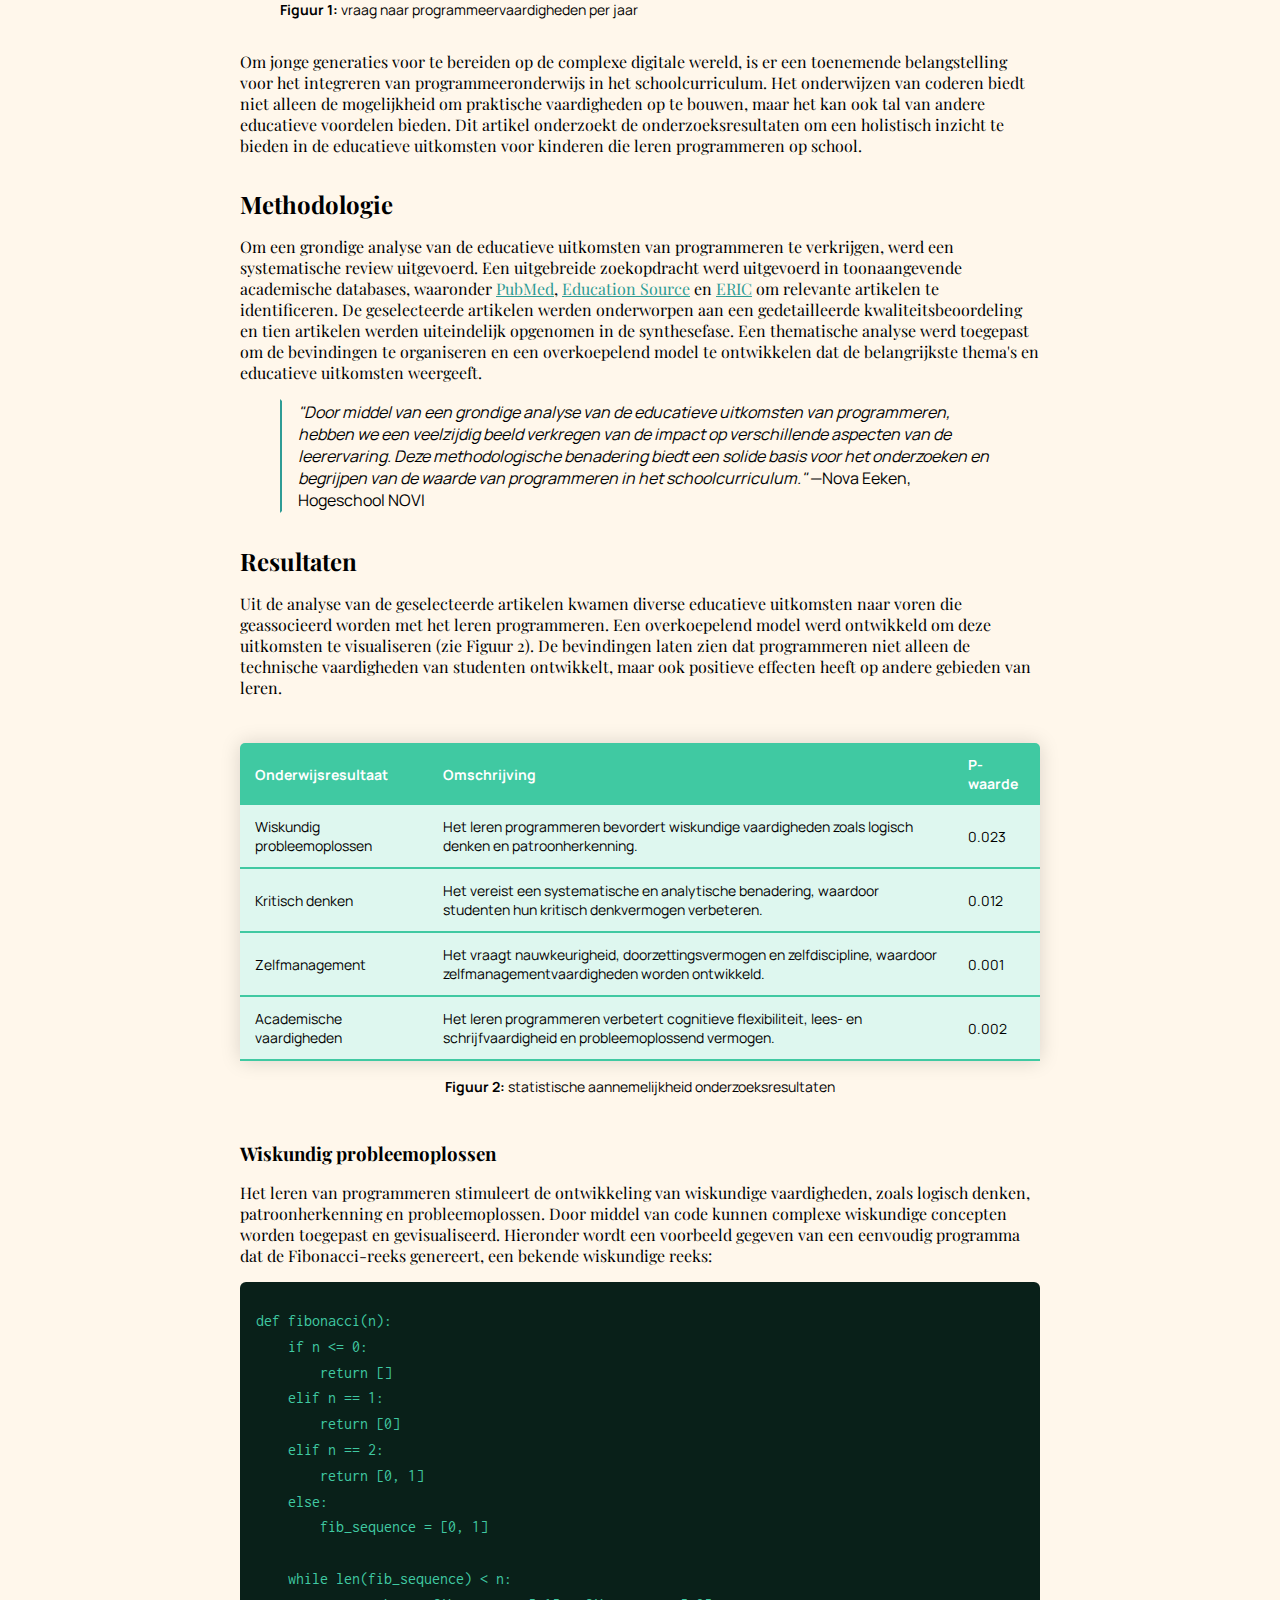
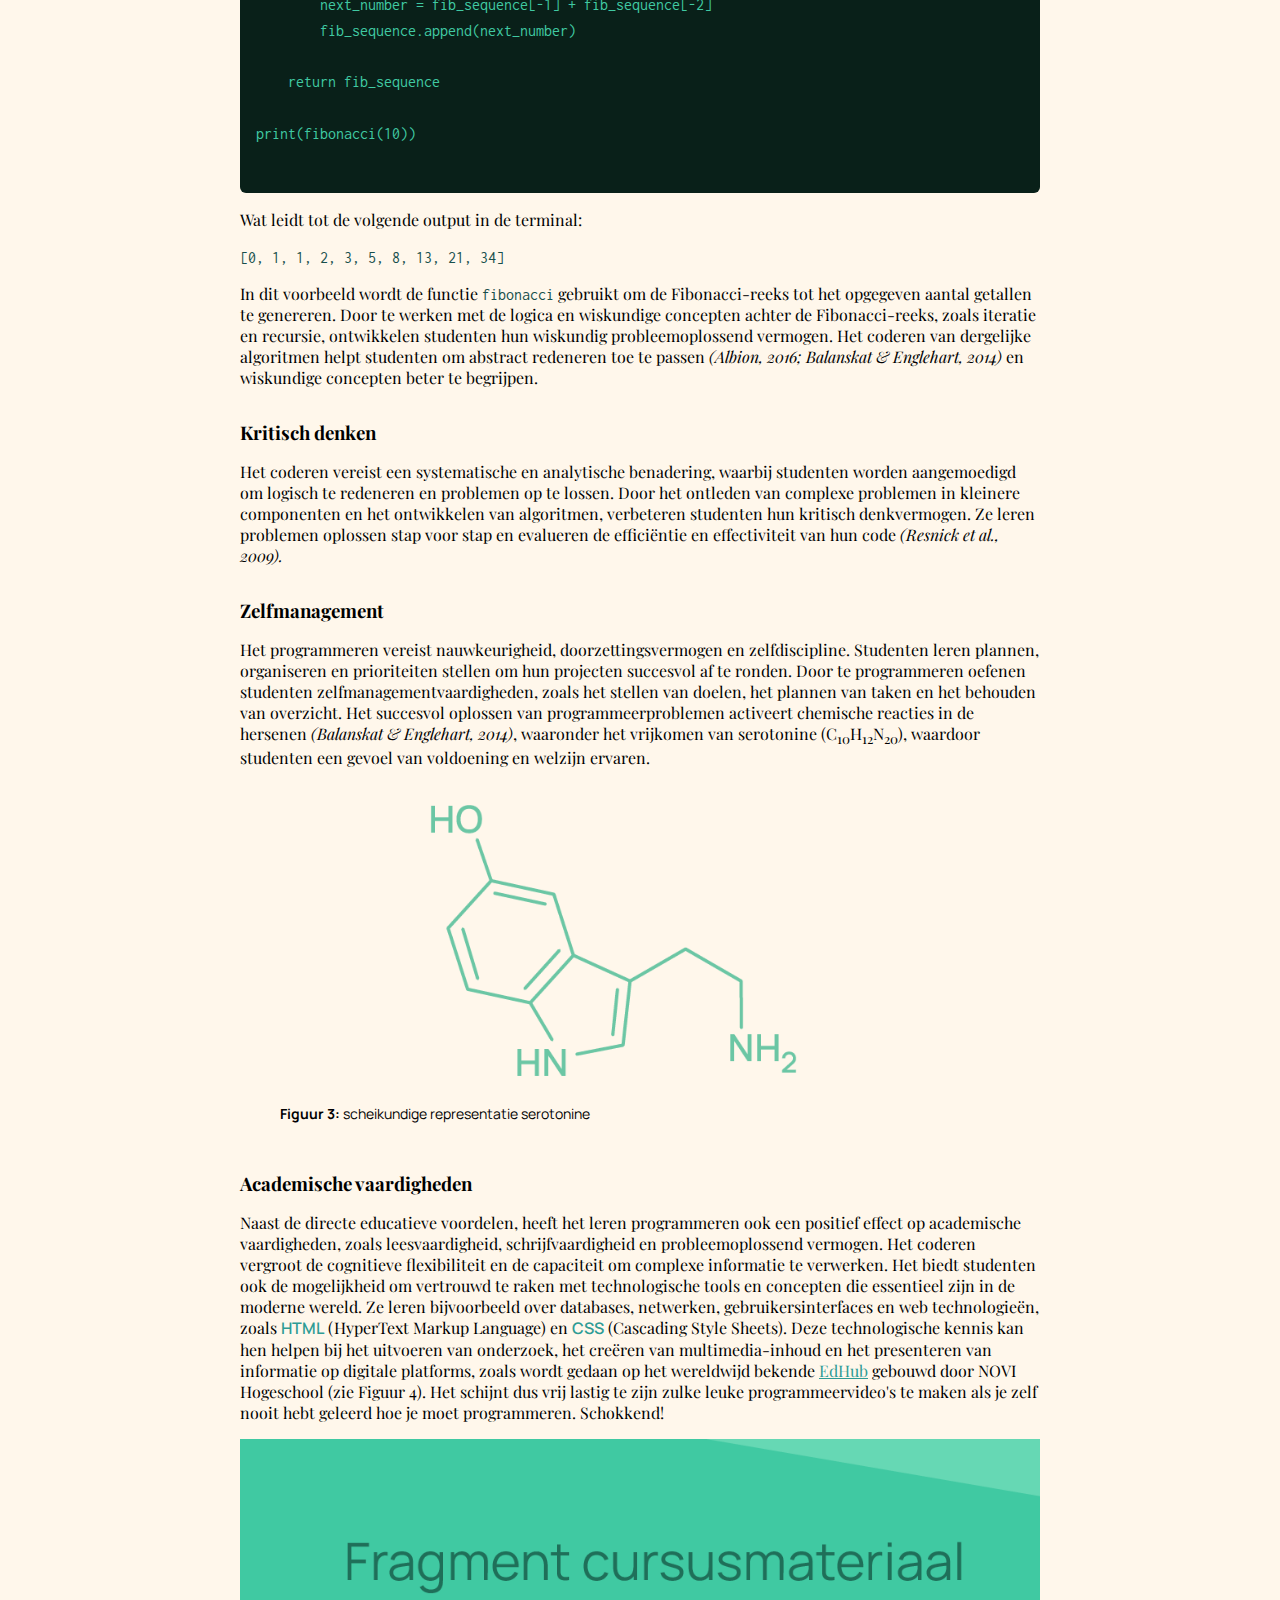
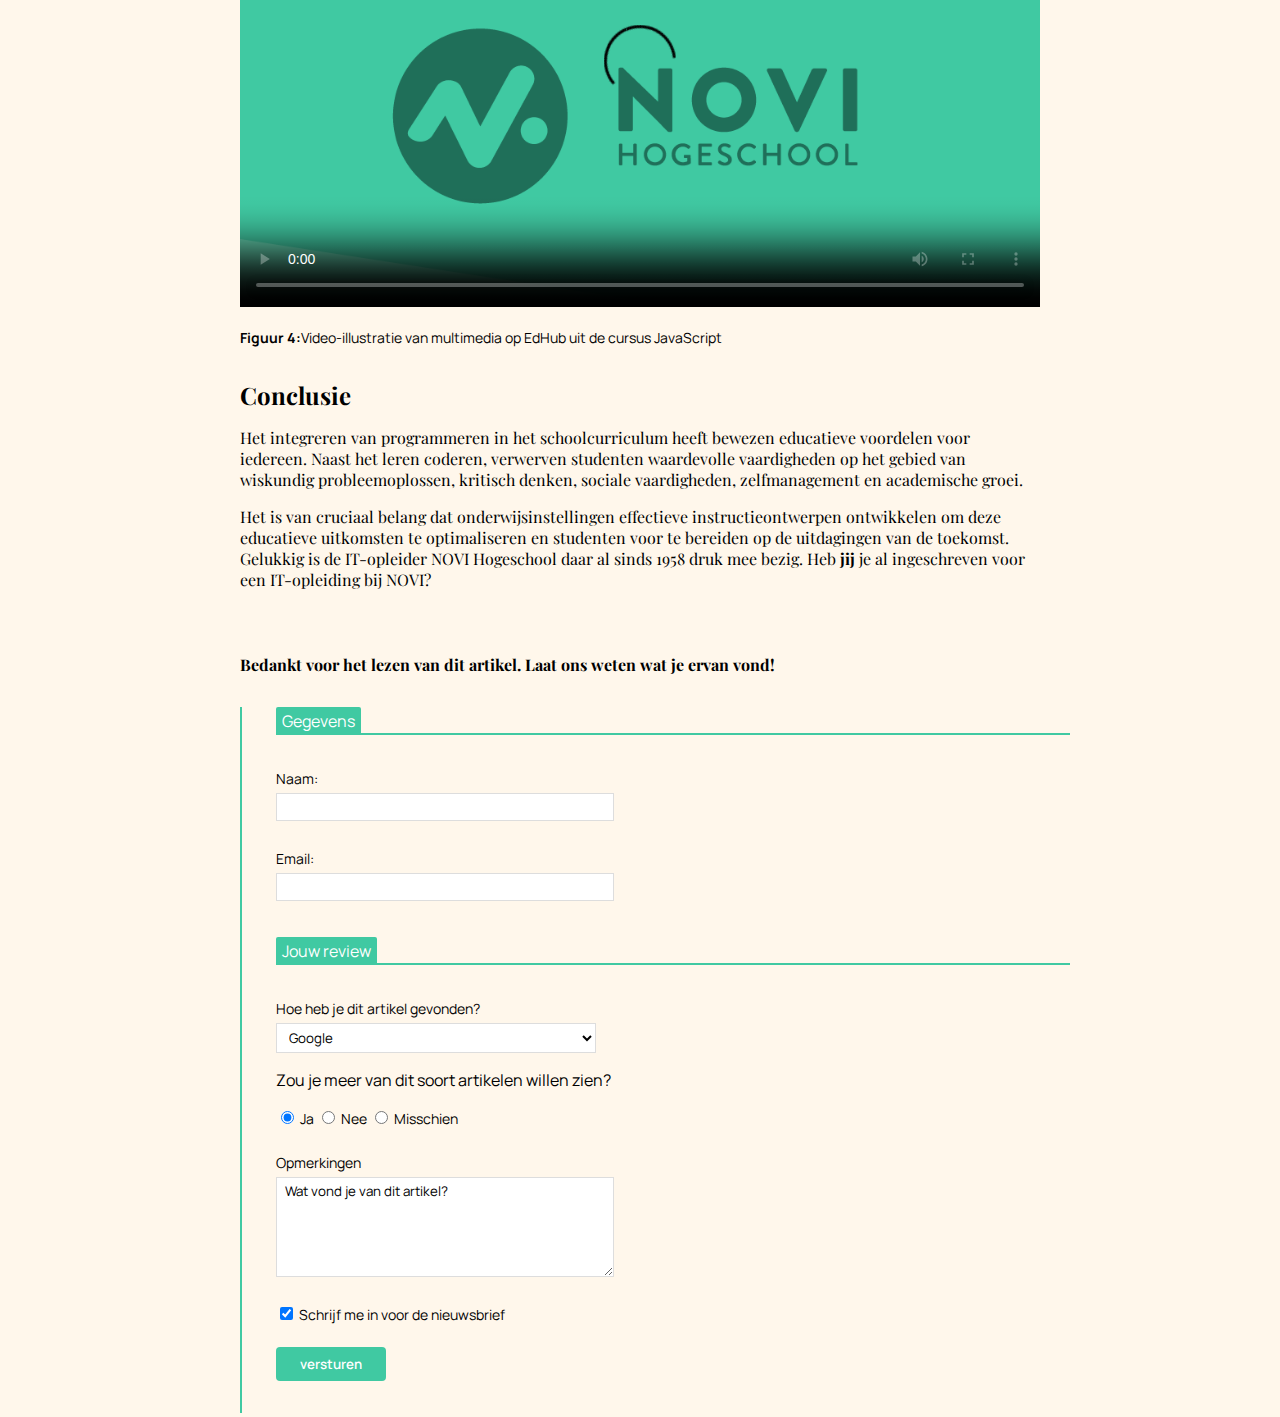
==== commit 2b245801: "fixed sample fibonacci code preview for CSS" ====
--- a/index.html
+++ b/index.html
@@ -84,8 +84,8 @@
     <h3>Wiskundig probleemoplossen</h3>
     <p>Het leren van programmeren stimuleert de ontwikkeling van wiskundige vaardigheden, zoals logisch denken, patroonherkenning en probleemoplossen. Door middel van code kunnen complexe wiskundige concepten worden toegepast en gevisualiseerd. Hieronder wordt een voorbeeld gegeven van een eenvoudig programma dat de Fibonacci-reeks genereert, een bekende wiskundige reeks:</p>
     <samp>
-        <code>
-            <pre>
+        <pre>
+            <code>
 def fibonacci(n):
     if n <= 0:
         return []
@@ -103,8 +103,8 @@
     return fib_sequence
 
 print(fibonacci(10))
-            </pre>
-        </code>
+            </code>
+        </pre>
     </samp>
     <p>Wat leidt tot de volgende output in de terminal:</p>
     <samp>
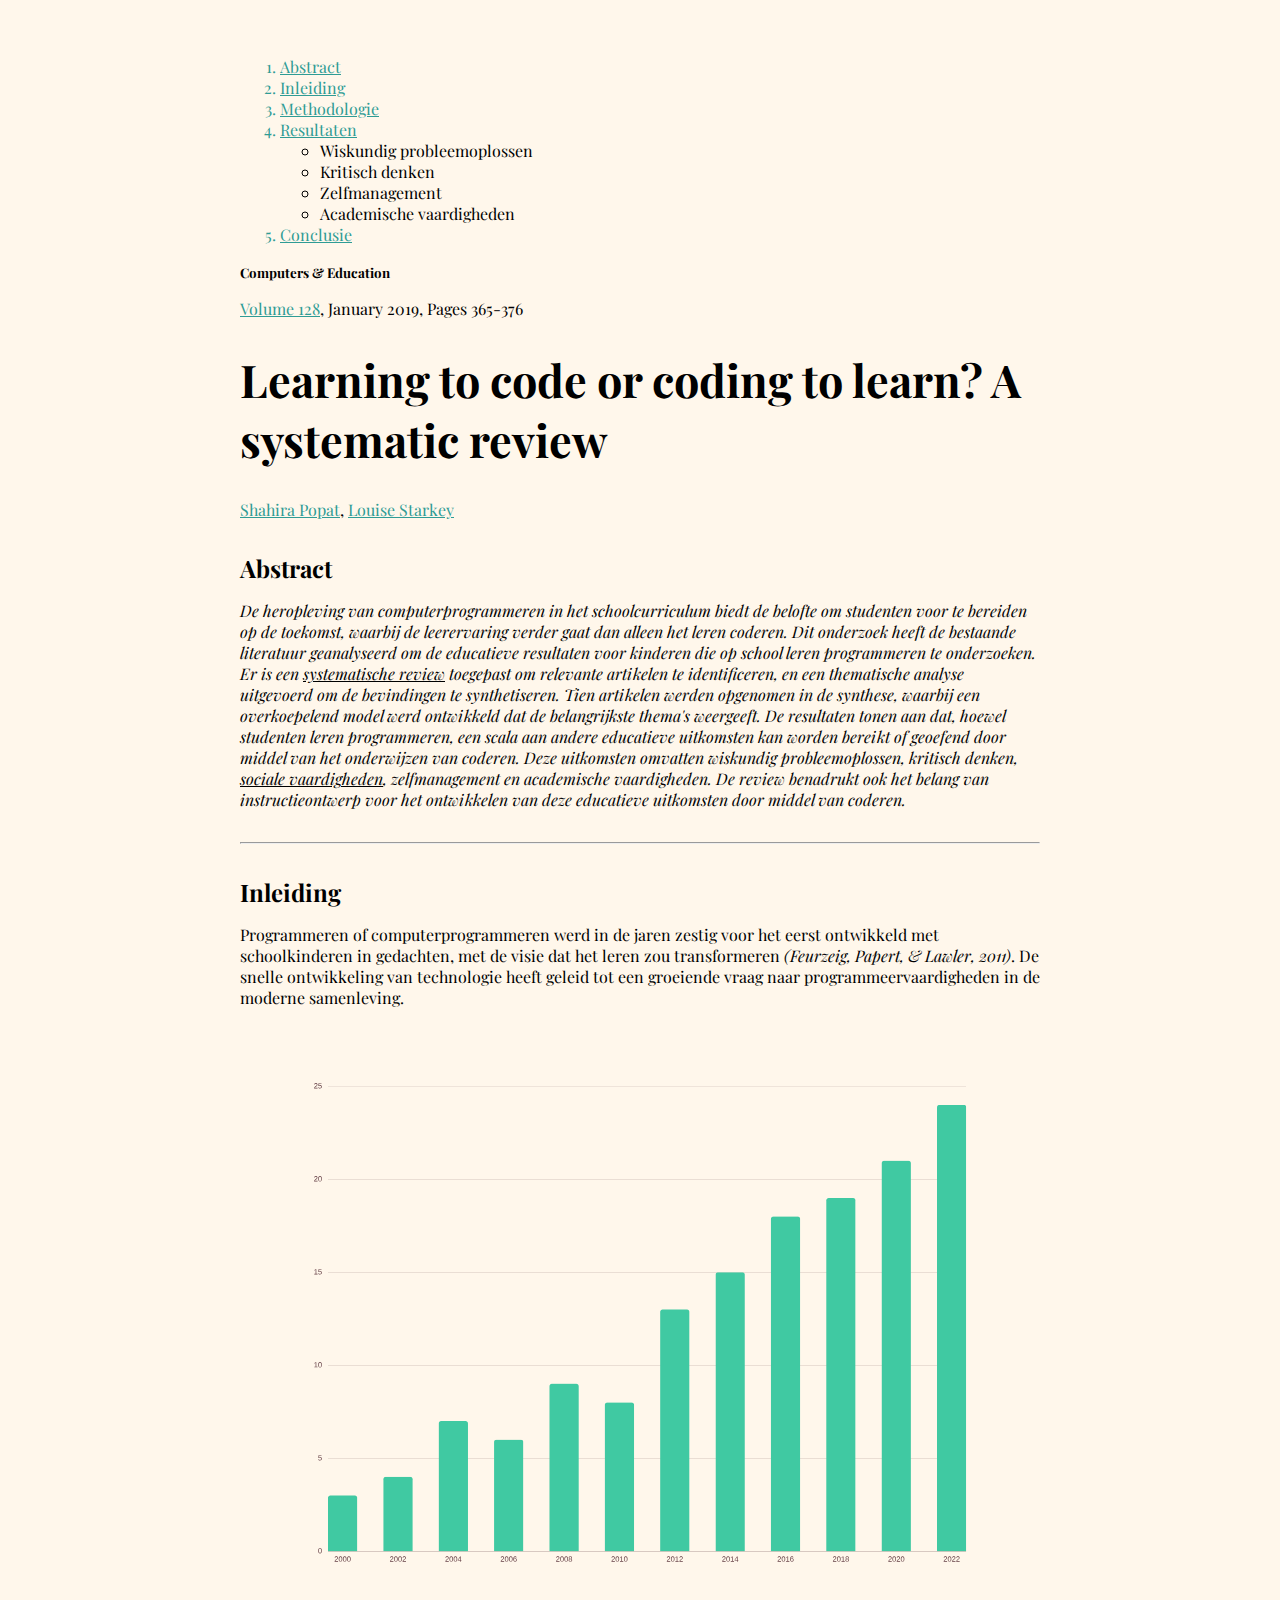
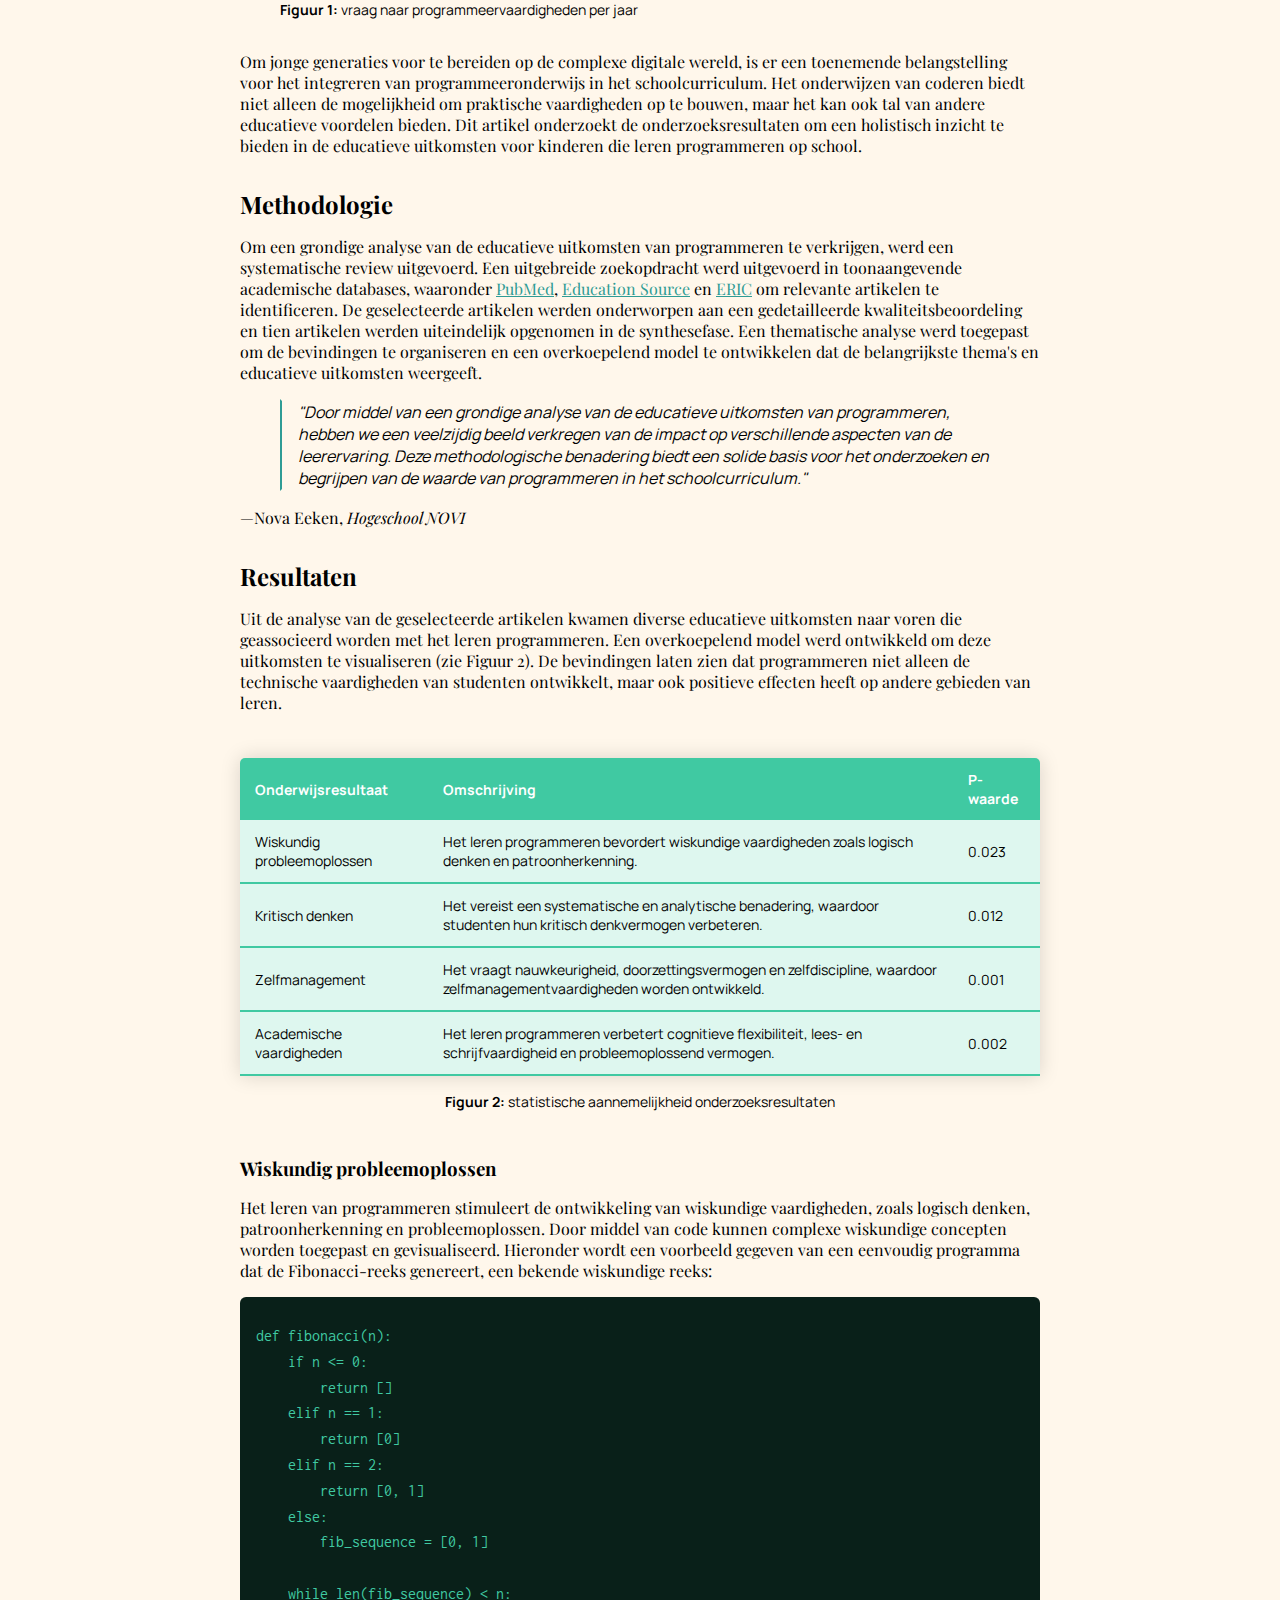
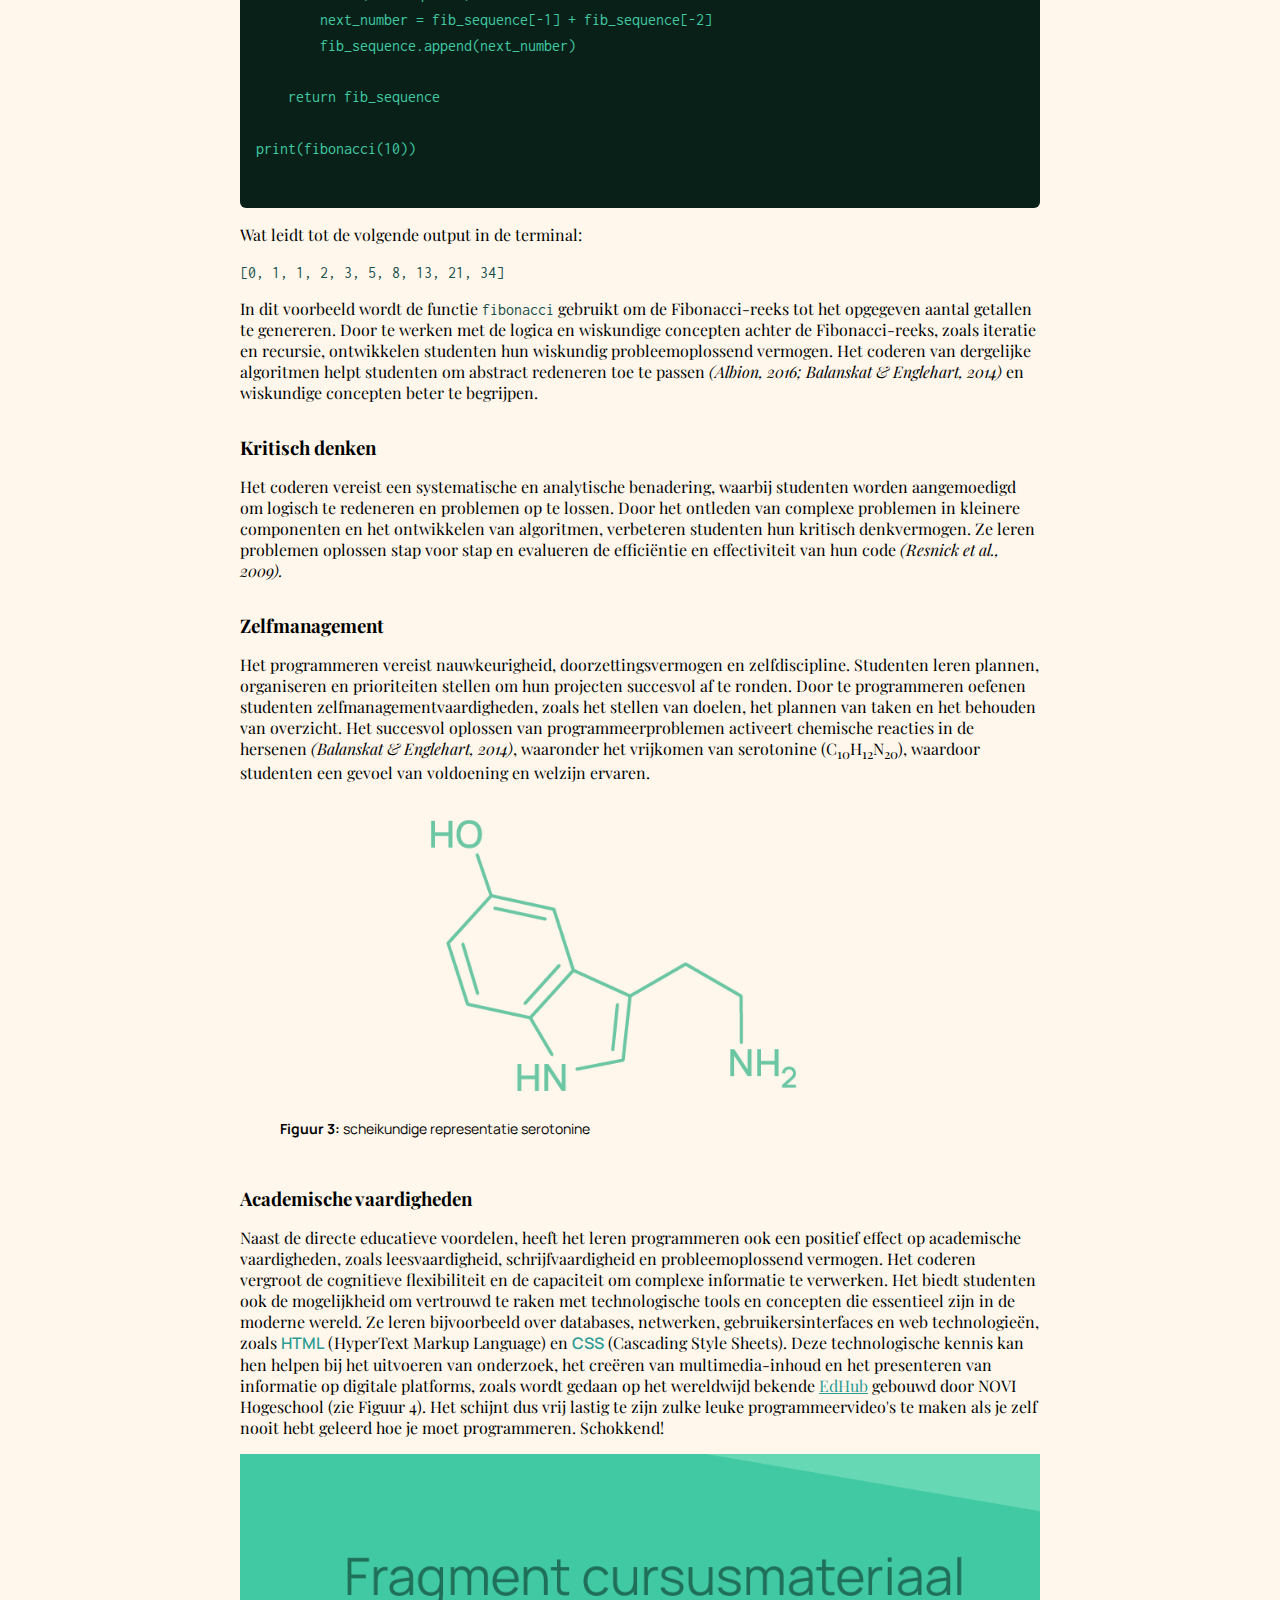
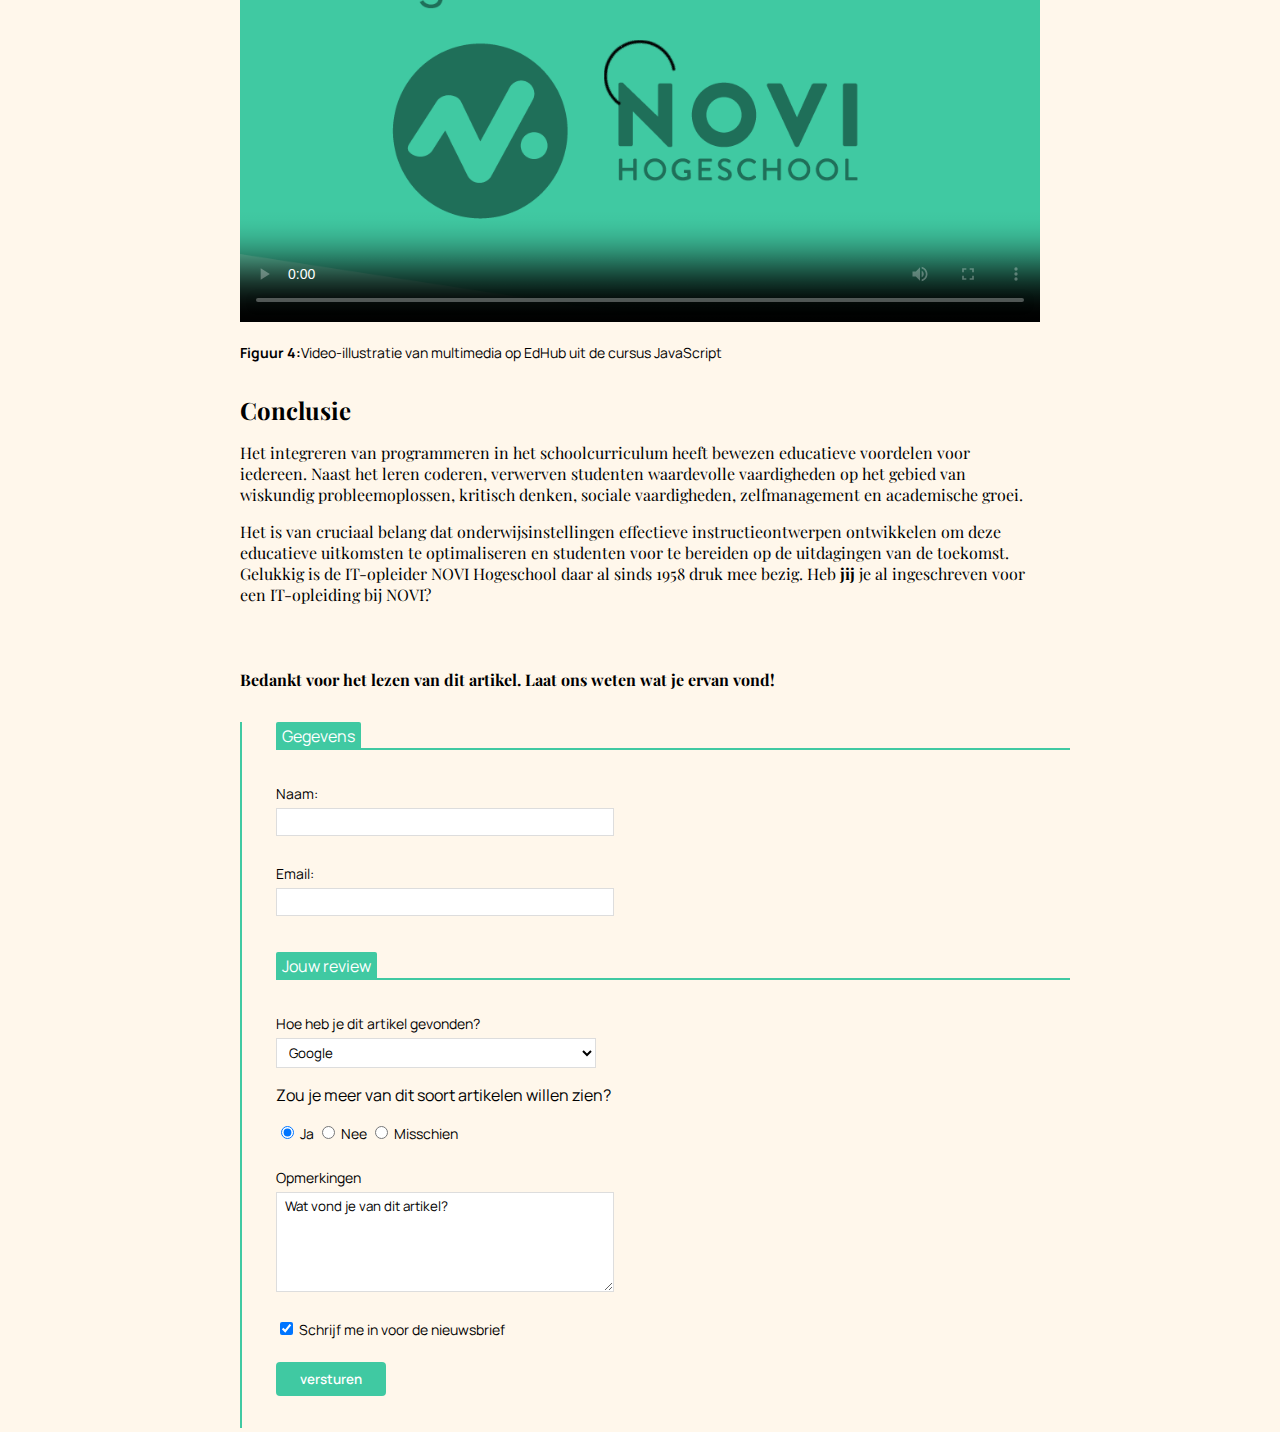
==== commit 532caca8: "added paragraph & emphasis tags" ====
--- a/index.html
+++ b/index.html
@@ -47,8 +47,9 @@
     <h2 id="methodologie">Methodologie</h2>
     <p>Om een grondige analyse van de educatieve uitkomsten van programmeren te verkrijgen, werd een systematische review uitgevoerd. Een uitgebreide zoekopdracht werd uitgevoerd in toonaangevende academische databases, waaronder <a href="https://pubmed.ncbi.nlm.nih.gov/" target="_blank">PubMed</a>, <a href="https://www.ebsco.com/products/research-databases/education-source" target="_blank">Education Source</a> en <a href="https://eric.ed.gov/" target="_blank">ERIC</a> om relevante artikelen te identificeren. De geselecteerde artikelen werden onderworpen aan een gedetailleerde kwaliteitsbeoordeling en tien artikelen werden uiteindelijk opgenomen in de synthesefase. Een thematische analyse werd toegepast om de bevindingen te organiseren en een overkoepelend model te ontwikkelen dat de belangrijkste thema's en educatieve uitkomsten weergeeft.</p>
     <blockquote>
-        <p><em>"Door middel van een grondige analyse van de educatieve uitkomsten van programmeren, hebben we een veelzijdig beeld verkregen van de impact op verschillende aspecten van de leerervaring. Deze methodologische benadering biedt een solide basis voor het onderzoeken en begrijpen van de waarde van programmeren in het schoolcurriculum."</em> —Nova Eeken, Hogeschool NOVI</p>
+        <p><em>"Door middel van een grondige analyse van de educatieve uitkomsten van programmeren, hebben we een veelzijdig beeld verkregen van de impact op verschillende aspecten van de leerervaring. Deze methodologische benadering biedt een solide basis voor het onderzoeken en begrijpen van de waarde van programmeren in het schoolcurriculum."</em></p>
     </blockquote>
+    <p>—Nova Eeken, <em>Hogeschool NOVI</em></p>
     <h2 id="resultaten">Resultaten</h2>
     <p>Uit de analyse van de geselecteerde artikelen kwamen diverse educatieve uitkomsten naar voren die geassocieerd worden met het leren programmeren. Een overkoepelend model werd ontwikkeld om deze uitkomsten te visualiseren (zie Figuur 2). De bevindingen laten zien dat programmeren niet alleen de technische vaardigheden van studenten ontwikkelt, maar ook positieve effecten heeft op andere gebieden van leren.</p>
     <table>
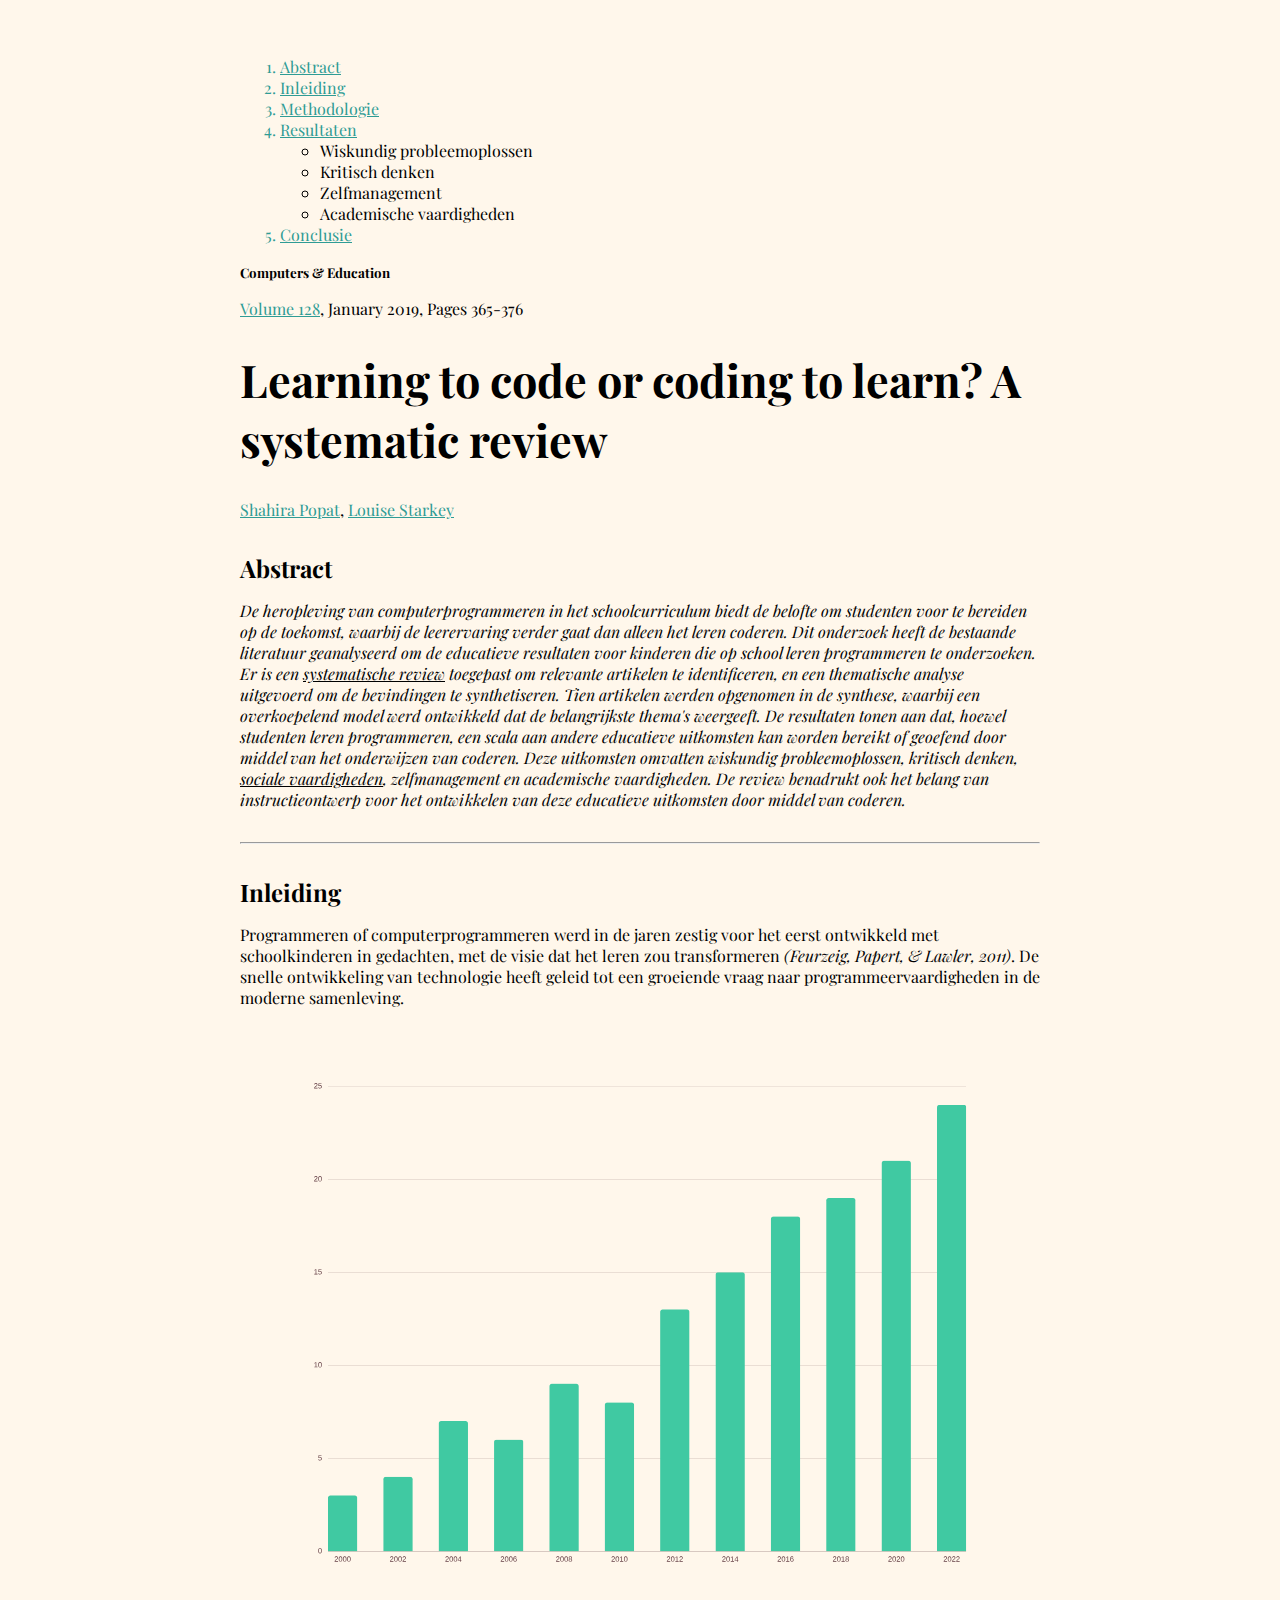
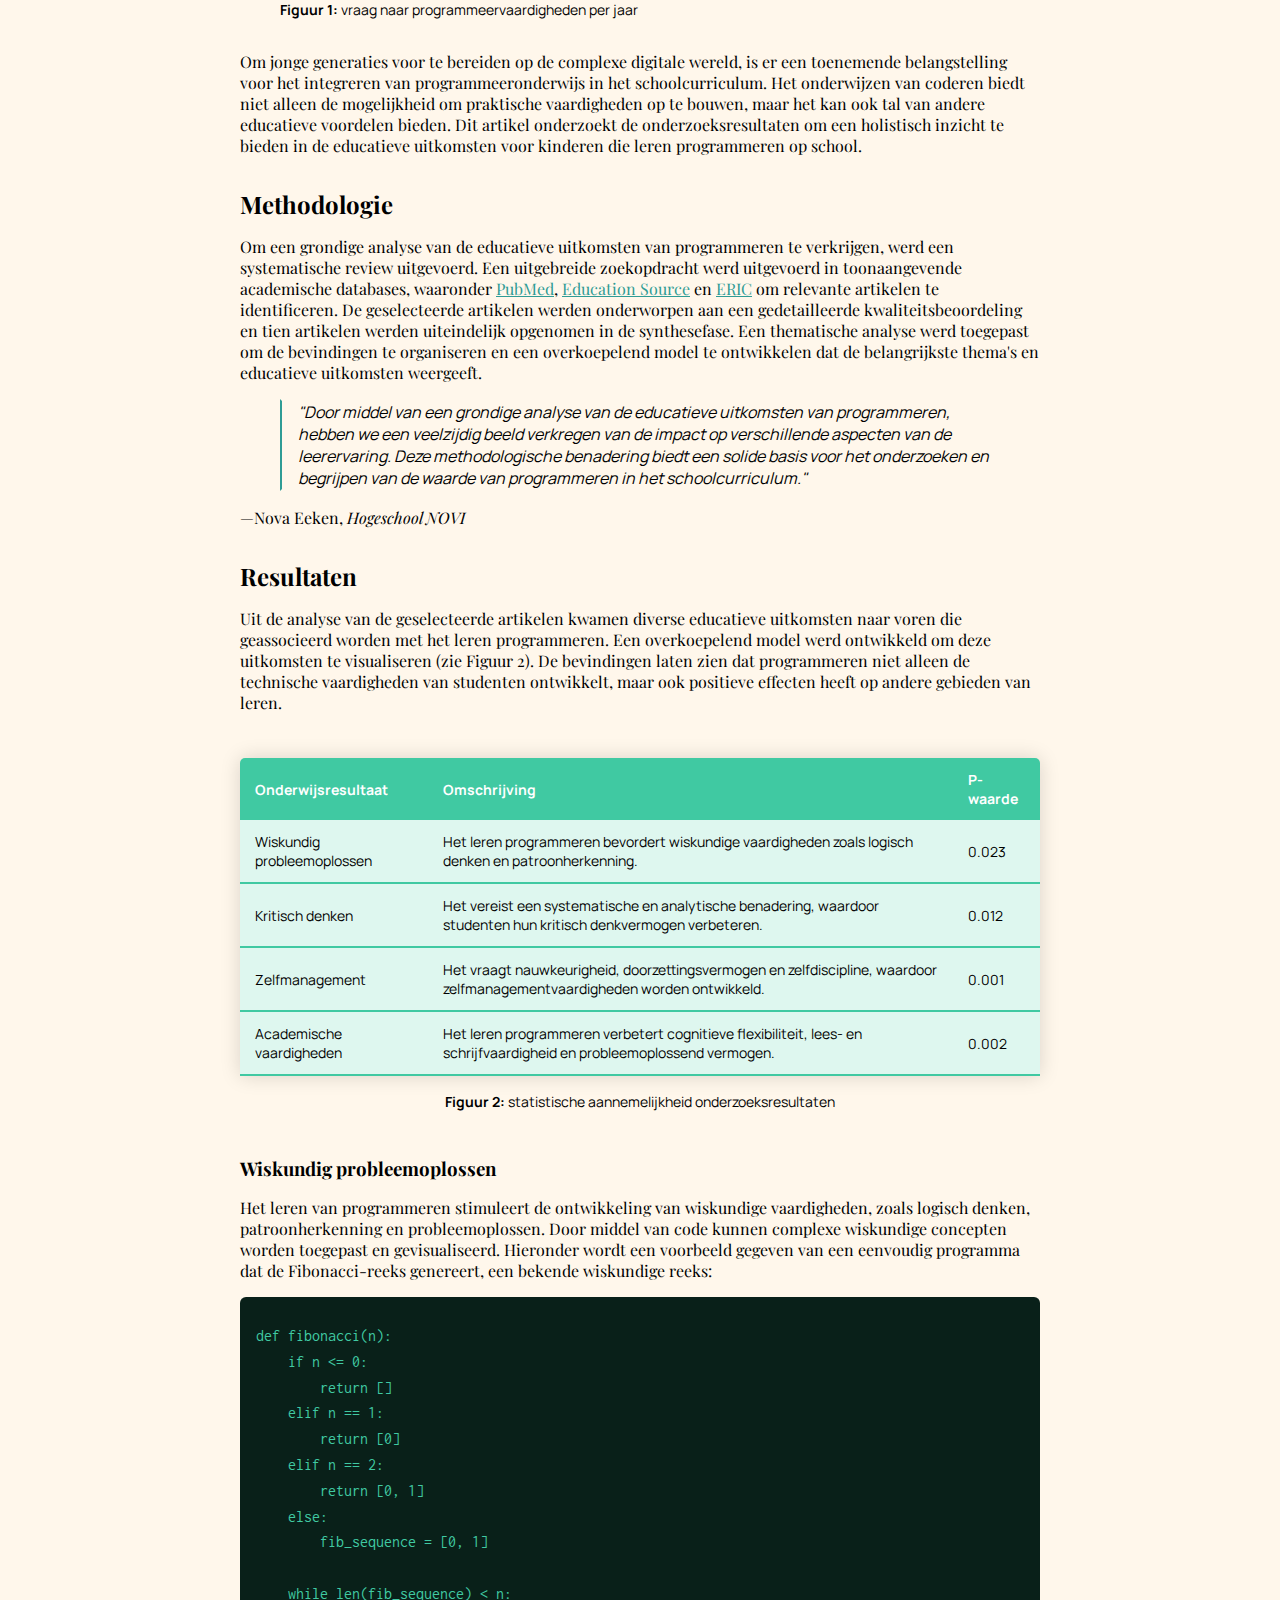
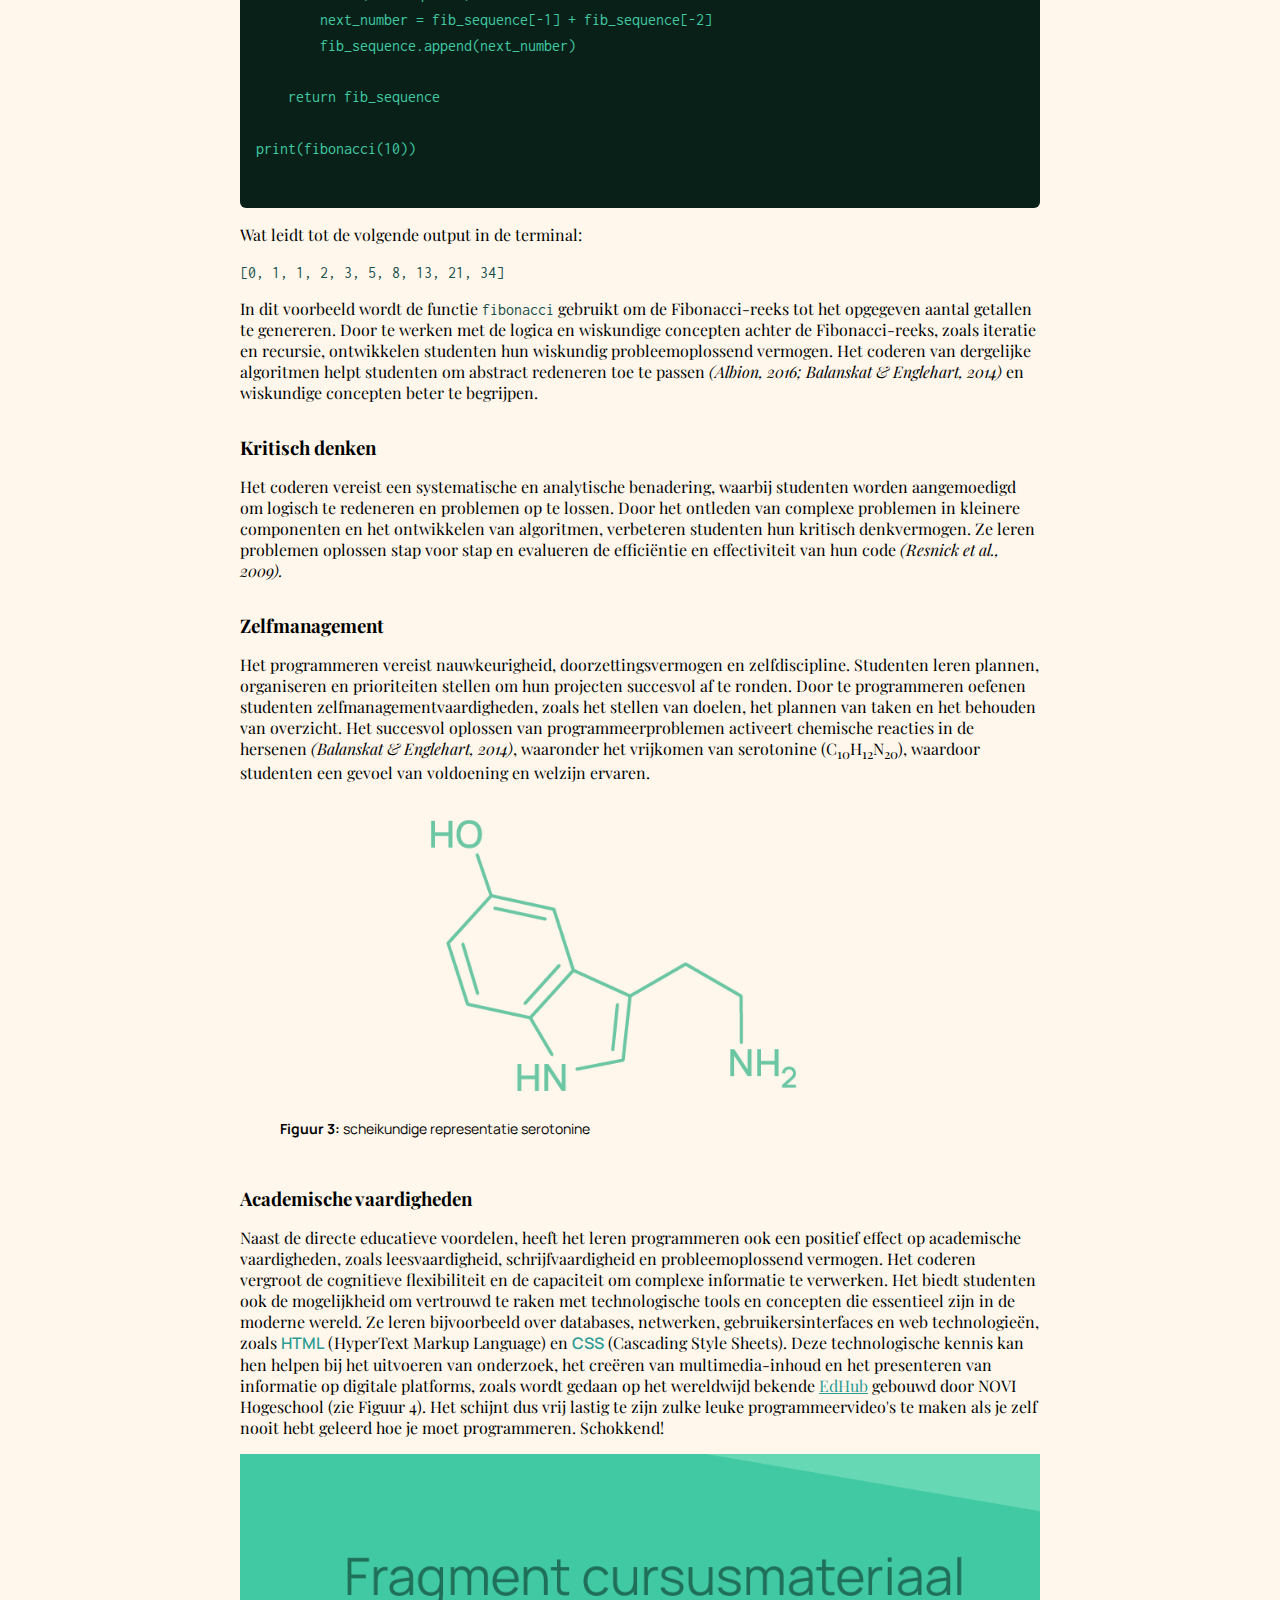
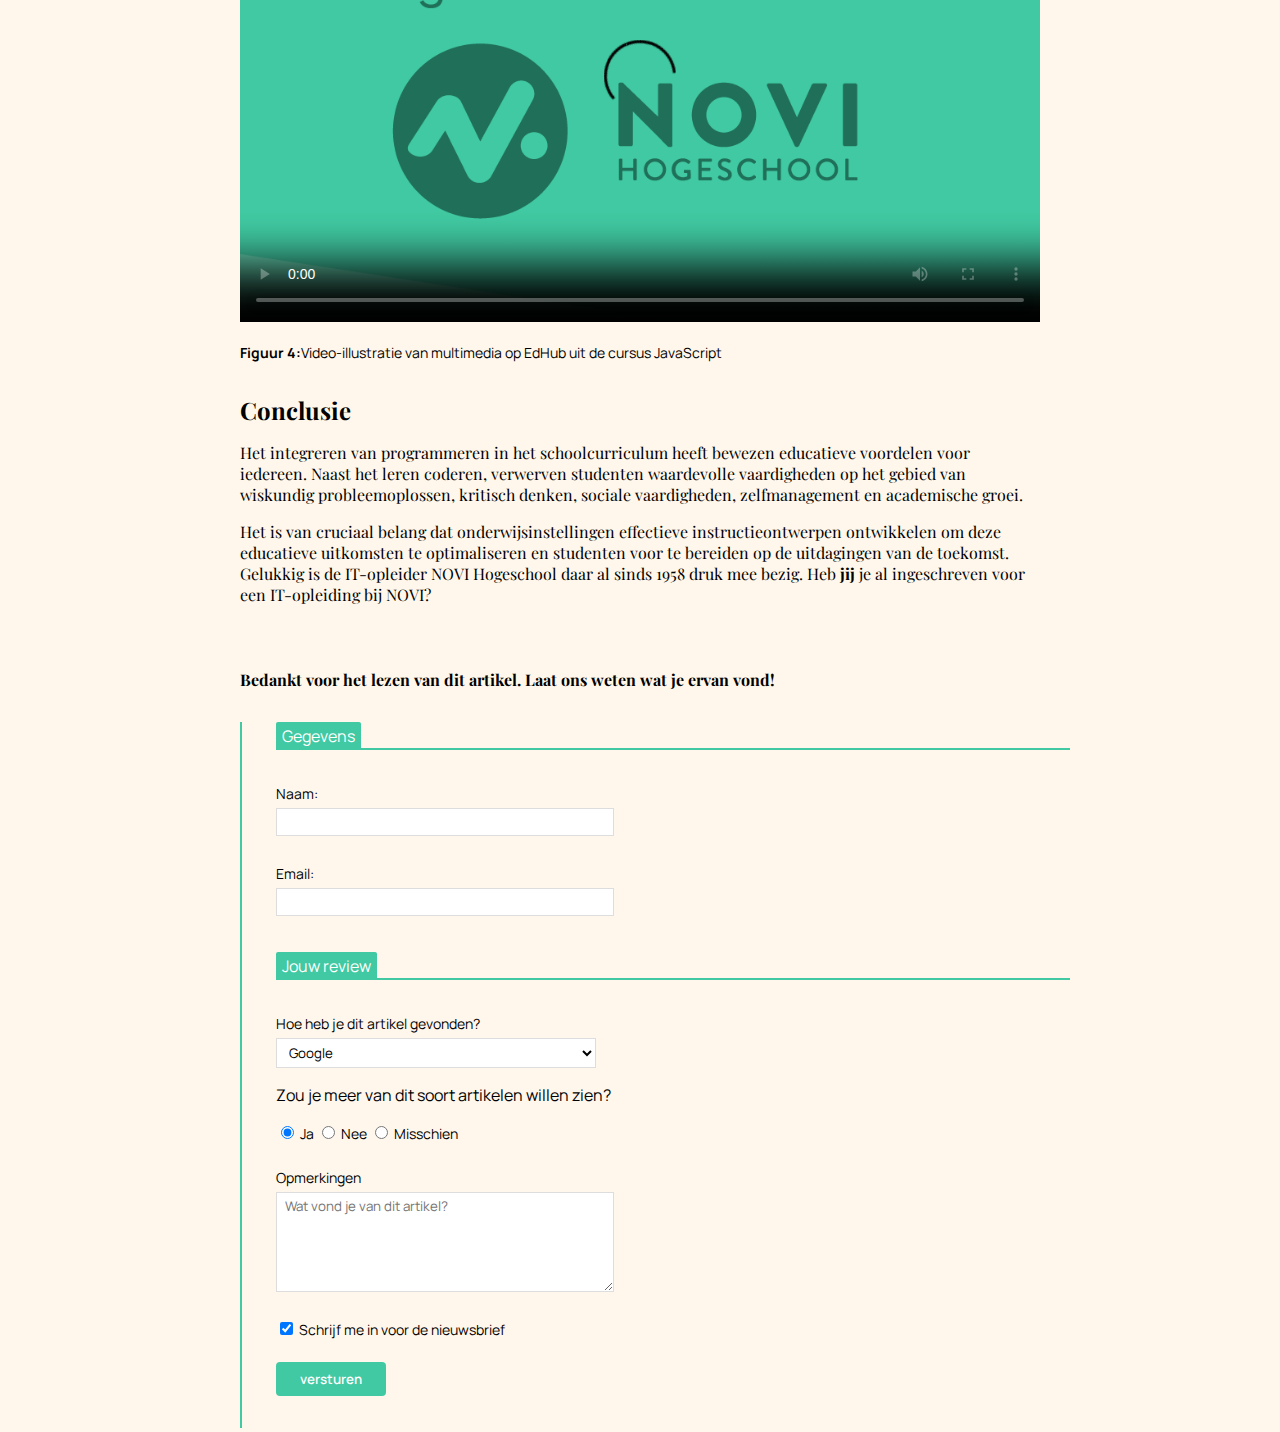
==== commit d04ecdb1: "Added placeholder text to textarea element" ====
--- a/index.html
+++ b/index.html
@@ -7,6 +7,7 @@
 </head>
 <body>
     <main>
+    <aside>
     <ol>
         <a href="#abstract"><li>Abstract</li></a>
         <a href="#inleiding"><li>Inleiding</li></a>
@@ -20,6 +21,7 @@
         </ul>
         <a href="#conclusie"><li>Conclusie</li></a>
     </ol>
+    </aside>
     <p>
         <b><small>Computers & Education</small></b>
     </p>
@@ -84,7 +86,7 @@
     </table>
     <h3>Wiskundig probleemoplossen</h3>
     <p>Het leren van programmeren stimuleert de ontwikkeling van wiskundige vaardigheden, zoals logisch denken, patroonherkenning en probleemoplossen. Door middel van code kunnen complexe wiskundige concepten worden toegepast en gevisualiseerd. Hieronder wordt een voorbeeld gegeven van een eenvoudig programma dat de Fibonacci-reeks genereert, een bekende wiskundige reeks:</p>
-    <samp>
+
         <pre>
             <code>
 def fibonacci(n):
@@ -106,7 +108,7 @@
 print(fibonacci(10))
             </code>
         </pre>
-    </samp>
+
     <p>Wat leidt tot de volgende output in de terminal:</p>
     <samp>
         <code>
@@ -171,7 +173,7 @@
             <br>
             <label for="review">Opmerkingen</label>
             <br>
-            <textarea id="review" name="review" rows="5" cols="33">Wat vond je van dit artikel?</textarea>
+            <textarea id="review" name="review" rows="5" cols="33" placeholder="Wat vond je van dit artikel?"></textarea>
             <br>
             <input type="checkbox" id="abonneer" name="abonneer" value="nieuwsbrief" checked/>
             <label for="abonneer">Schrijf me in voor de nieuwsbrief</label>
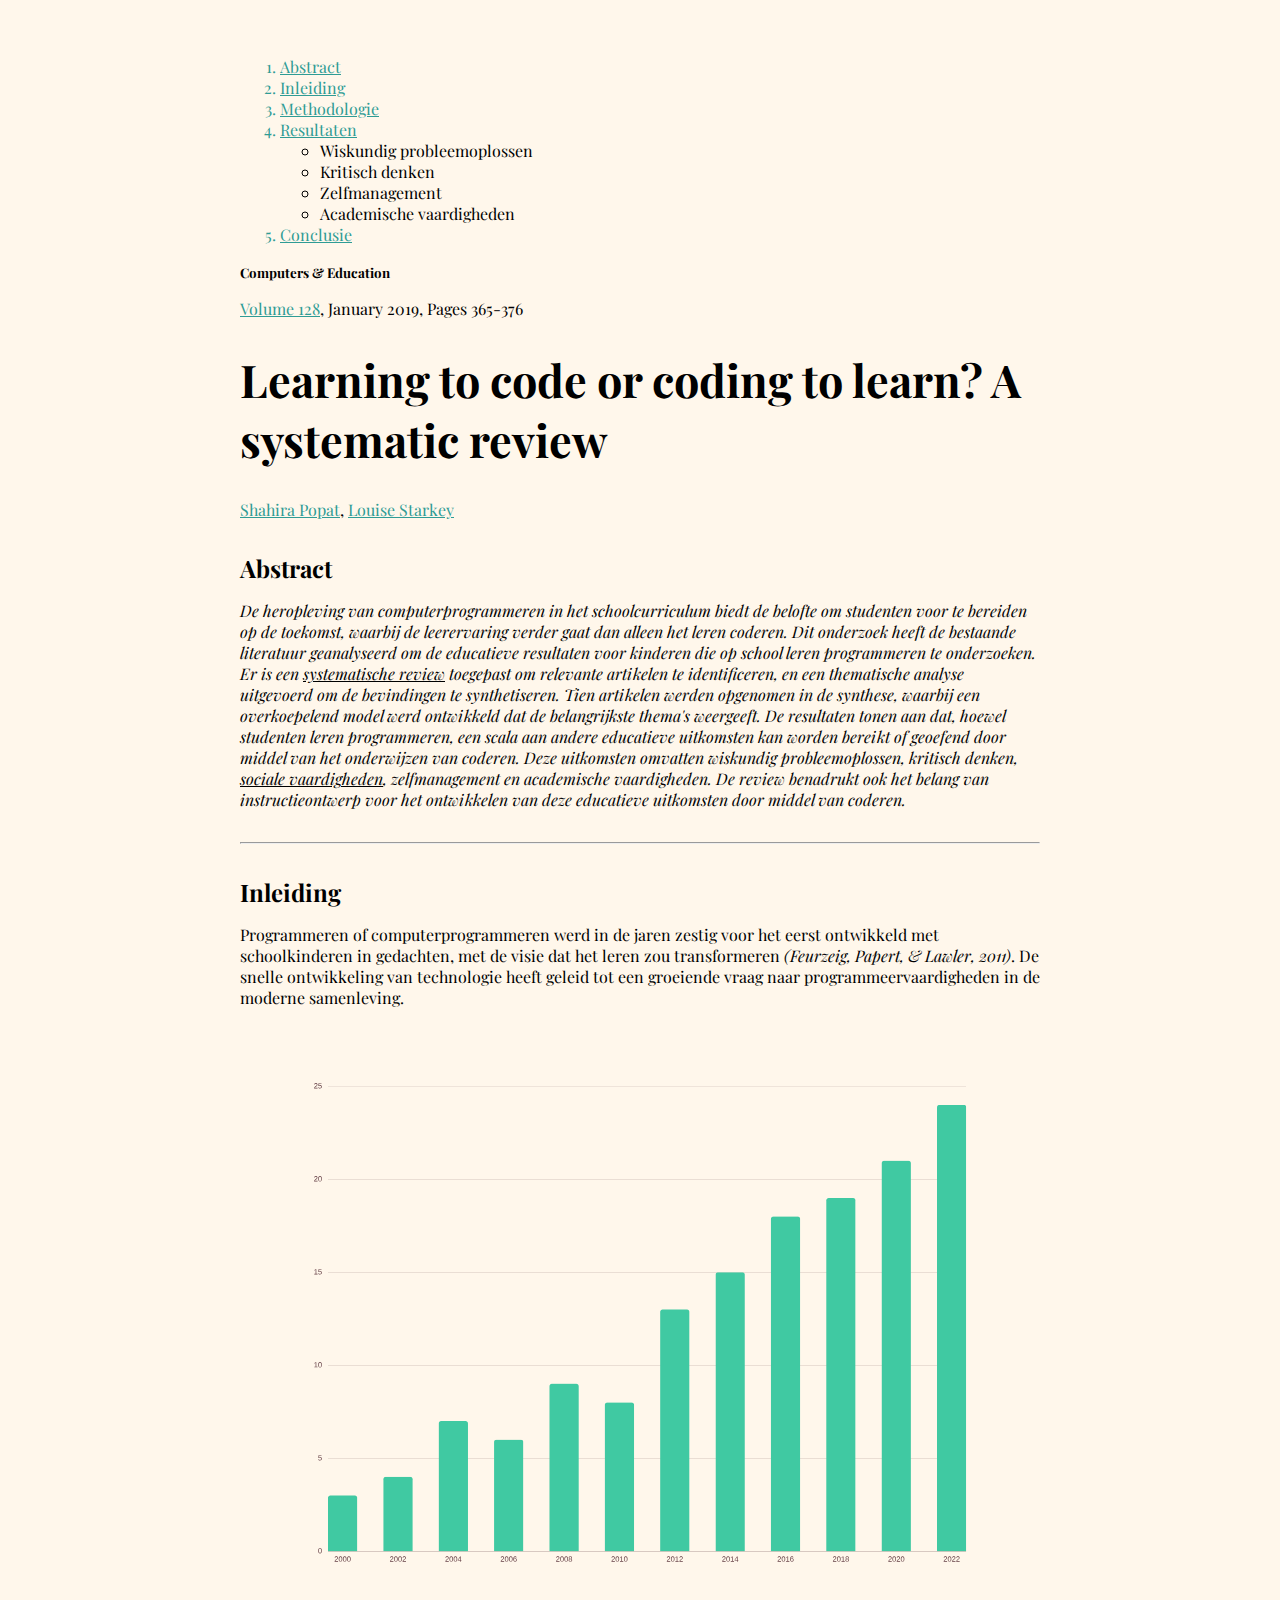
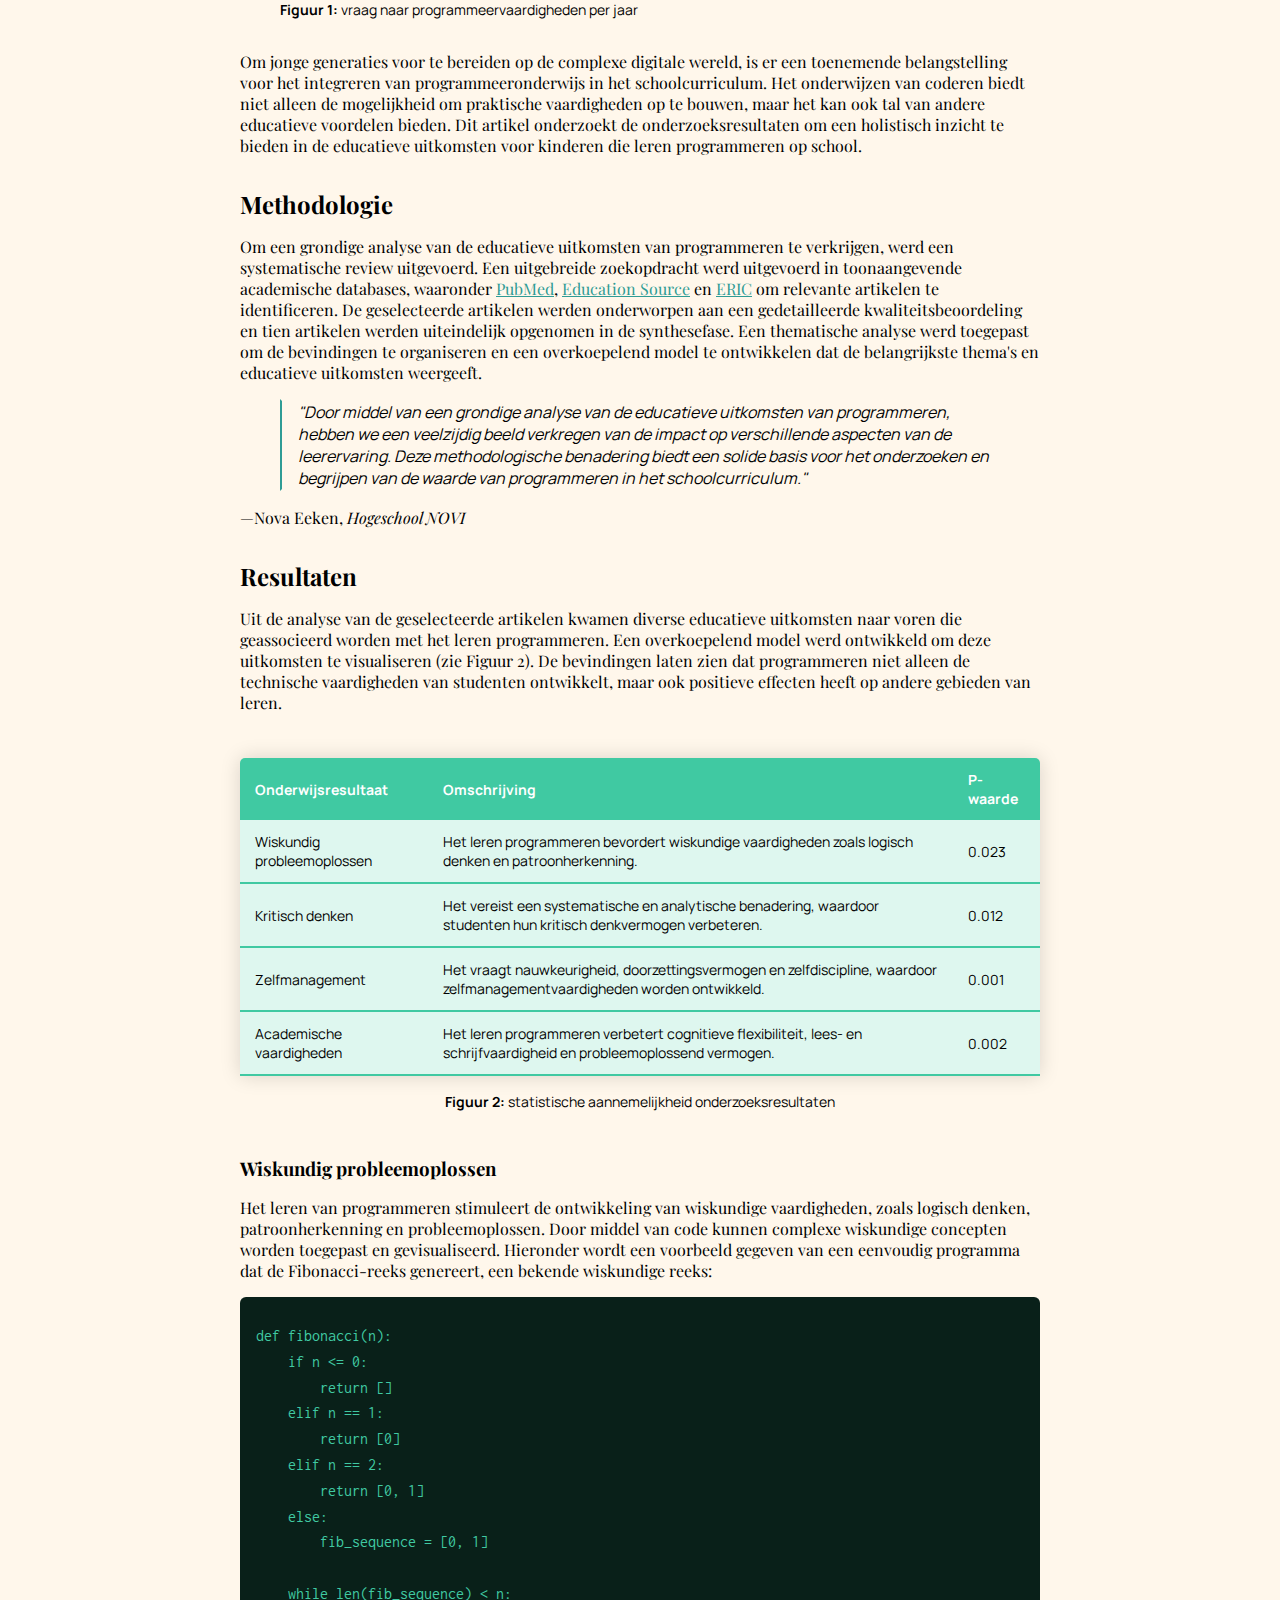
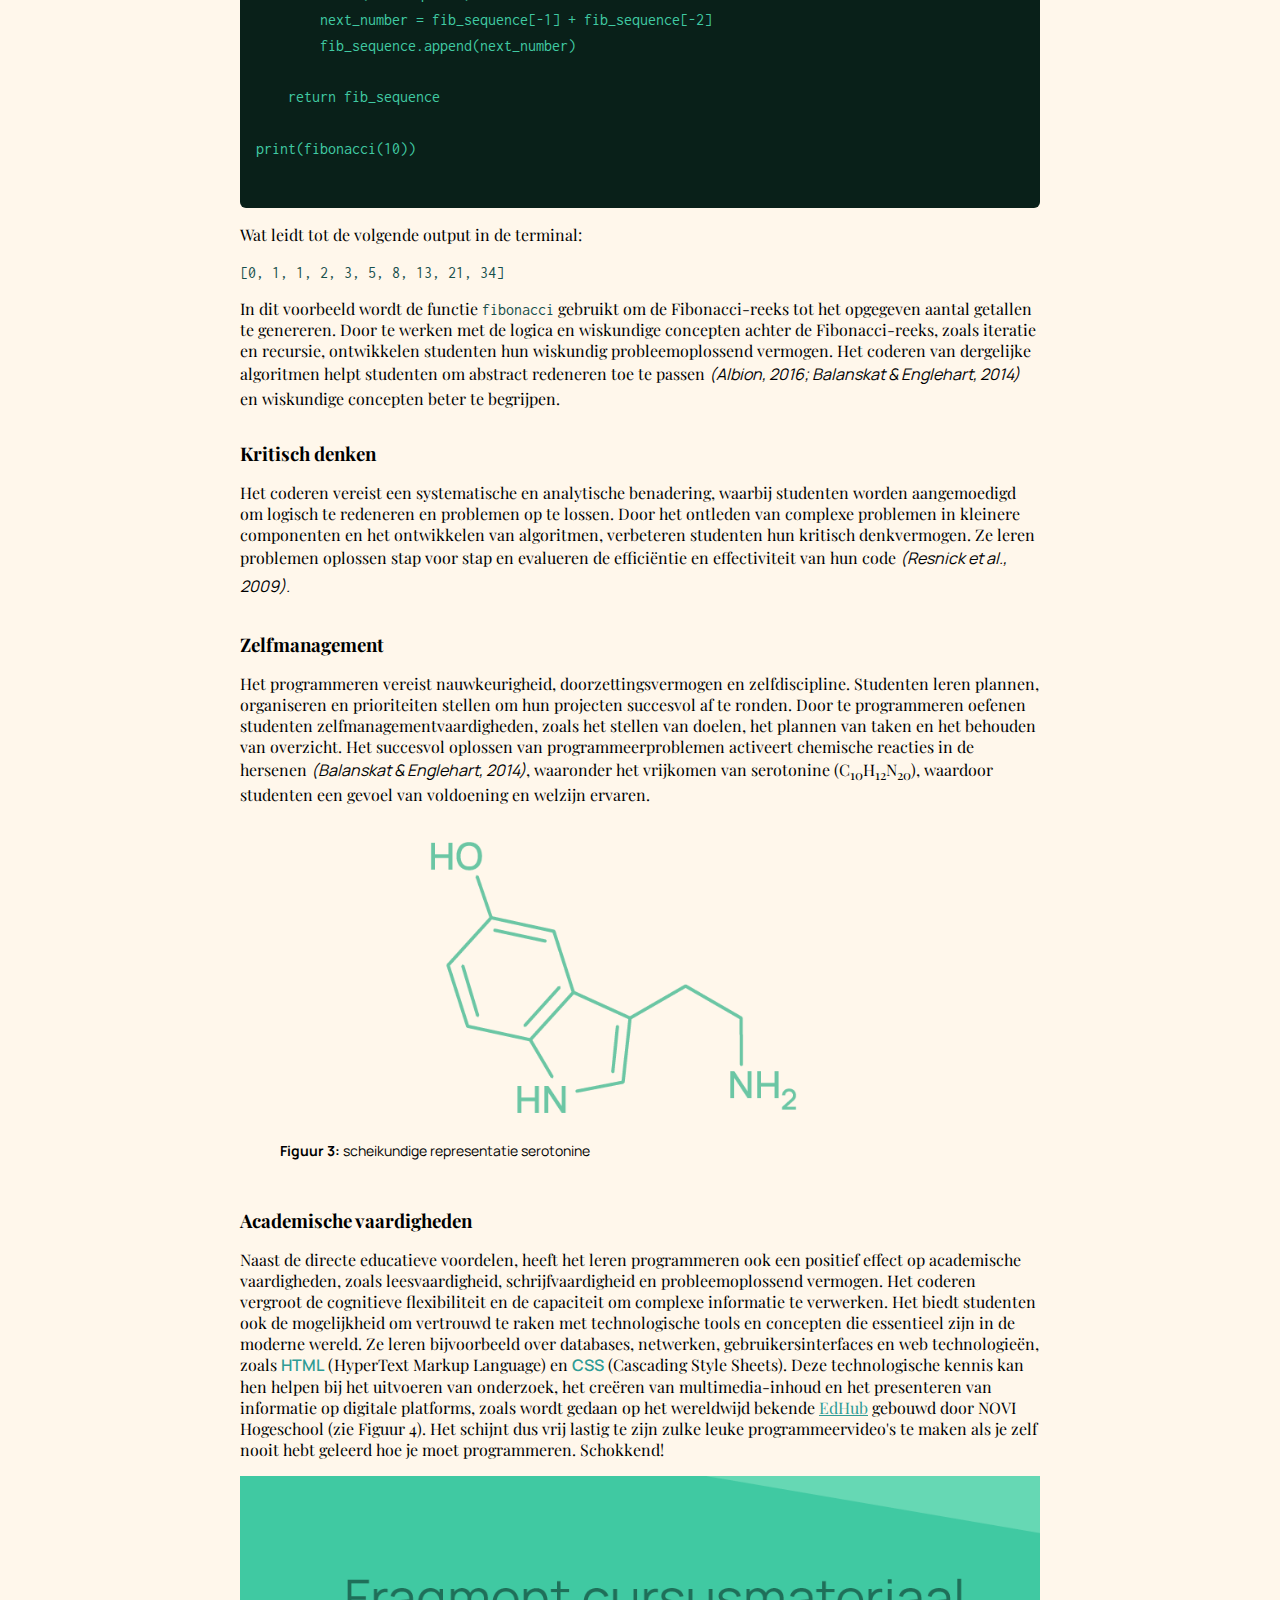
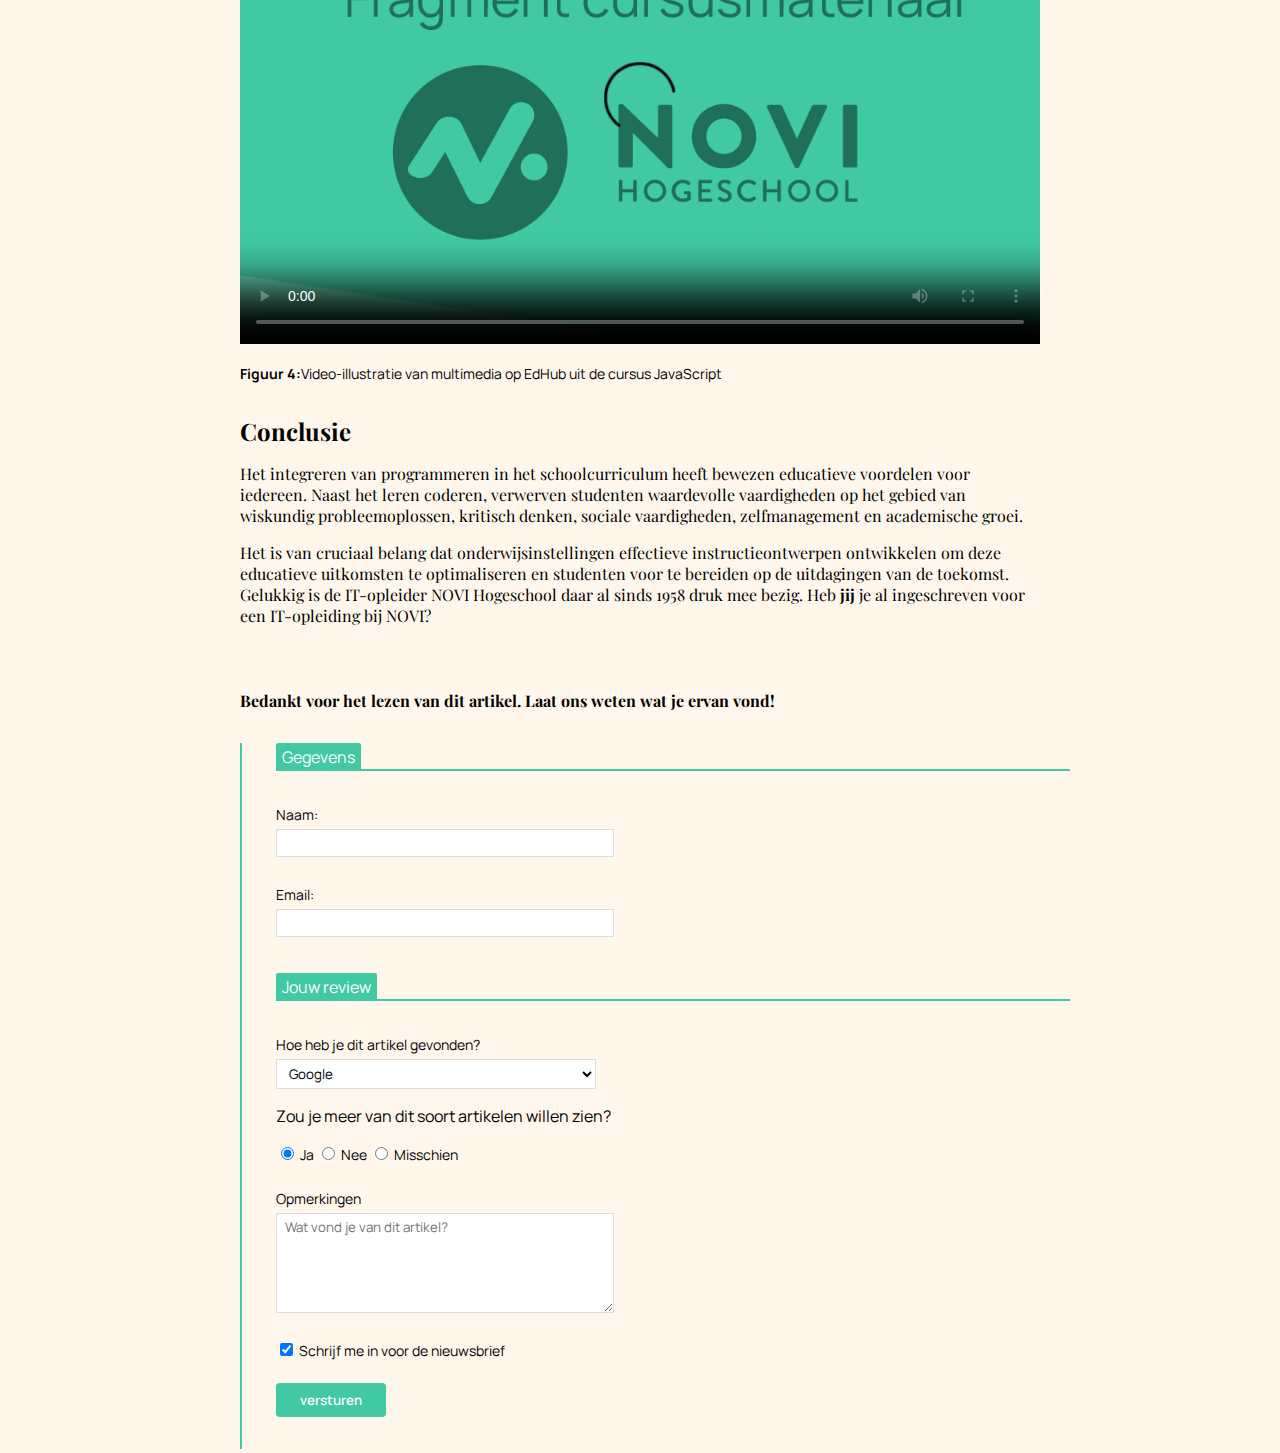
==== commit 24800832: "added article tags" ====
--- a/index.html
+++ b/index.html
@@ -53,6 +53,7 @@
     </blockquote>
     <p>—Nova Eeken, <em>Hogeschool NOVI</em></p>
     <h2 id="resultaten">Resultaten</h2>
+    <article>
     <p>Uit de analyse van de geselecteerde artikelen kwamen diverse educatieve uitkomsten naar voren die geassocieerd worden met het leren programmeren. Een overkoepelend model werd ontwikkeld om deze uitkomsten te visualiseren (zie Figuur 2). De bevindingen laten zien dat programmeren niet alleen de technische vaardigheden van studenten ontwikkelt, maar ook positieve effecten heeft op andere gebieden van leren.</p>
     <table>
         <caption><strong>Figuur 2:</strong> statistische aannemelijkheid onderzoeksresultaten</caption>
@@ -120,6 +121,7 @@
     <p>Het coderen vereist een systematische en analytische benadering, waarbij studenten worden aangemoedigd om logisch te redeneren en problemen op te lossen. Door het ontleden van complexe problemen in kleinere componenten en het ontwikkelen van algoritmen, verbeteren studenten hun kritisch denkvermogen. Ze leren problemen oplossen stap voor stap en evalueren de efficiëntie en effectiviteit van hun code <em>(Resnick et al., 2009).</em></p>
     <h3>Zelfmanagement</h3>
     <p>Het programmeren vereist nauwkeurigheid, doorzettingsvermogen en zelfdiscipline. Studenten leren plannen, organiseren en prioriteiten stellen om hun projecten succesvol af te ronden. Door te programmeren oefenen studenten zelfmanagementvaardigheden, zoals het stellen van doelen, het plannen van taken en het behouden van overzicht. Het succesvol oplossen van programmeerproblemen activeert chemische reacties in de hersenen <em>(Balanskat & Englehart, 2014)</em>, waaronder het vrijkomen van serotonine (C<sub>10</sub>H<sub>12</sub>N<sub>20</sub>), waardoor studenten een gevoel van voldoening en welzijn ervaren.</p>
+    </article>
     <figure>
         <img src="assets/serotonine_chart.png" alt="Figuur 3: Scheikundige representatie serotonine">
         <figcaption><strong>Figuur 3:</strong> scheikundige representatie serotonine</figcaption>
